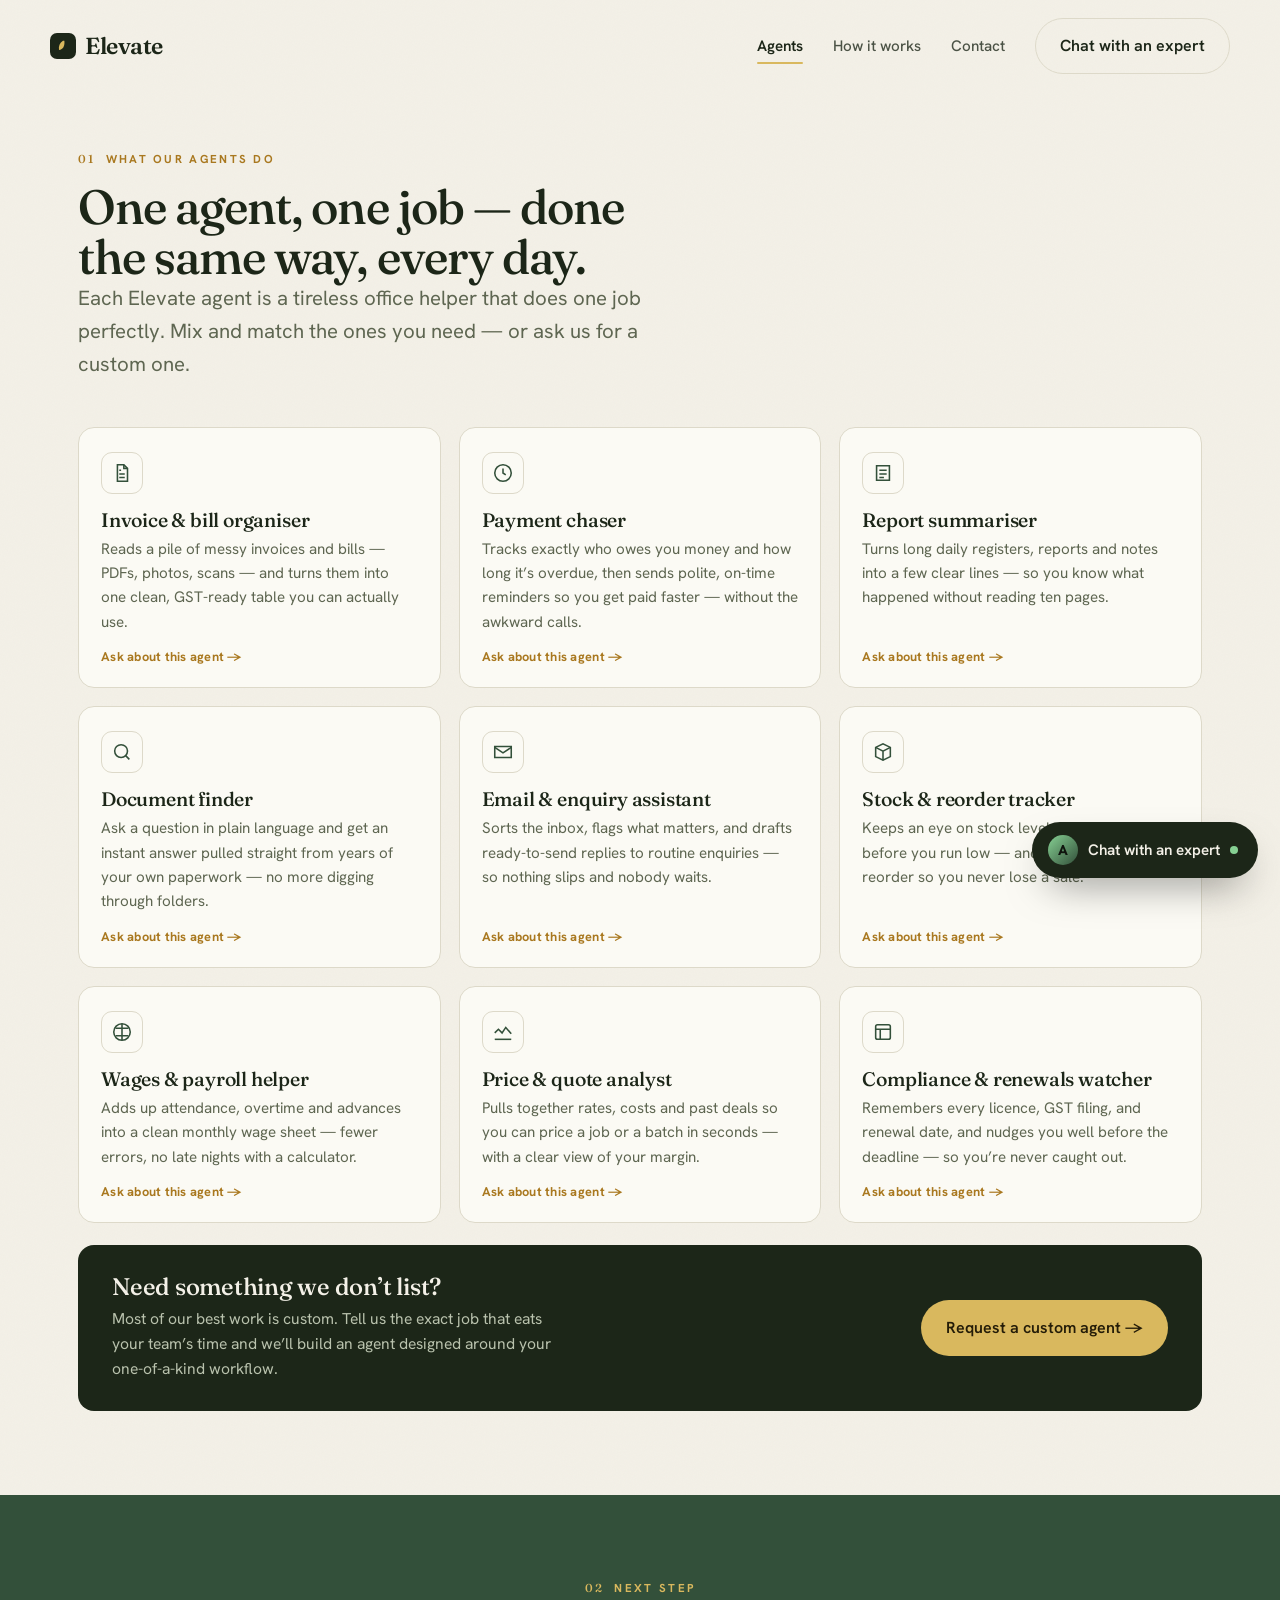
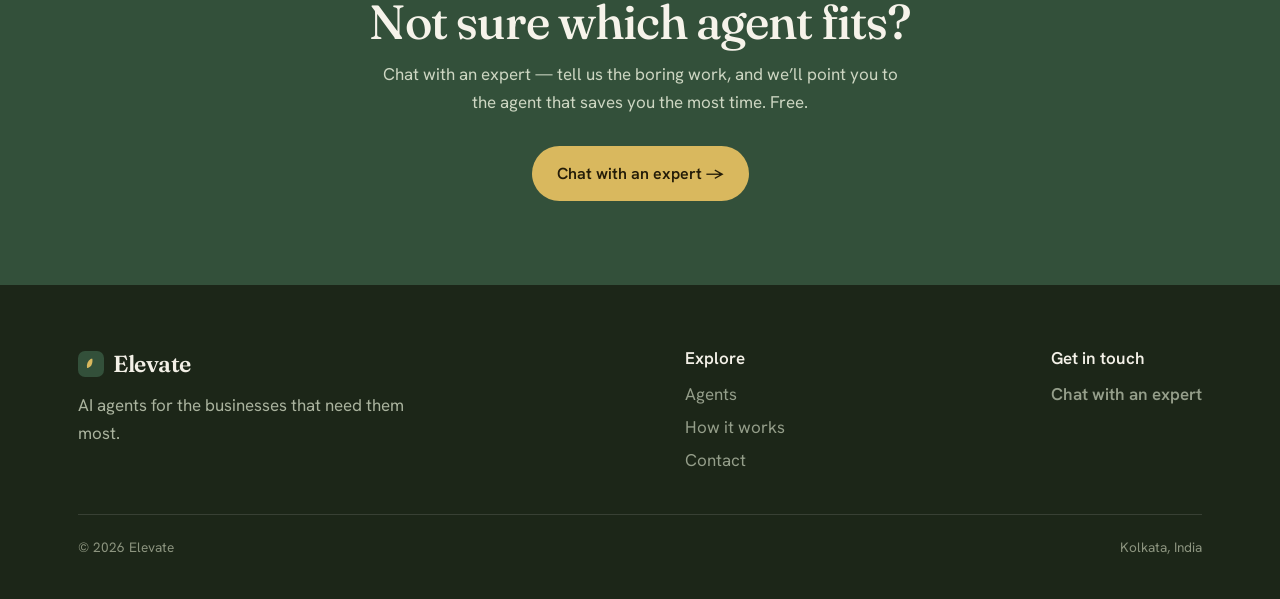
==== agents.html @ 37c0a7a7 "Add agents.html page" ====
<!doctype html>
<html lang="en">
<head>
<meta charset="utf-8">
<meta name="viewport" content="width=device-width, initial-scale=1">
<title>Agents — Elevate</title>
<meta name="description" content="The Elevate agent line-up: invoice organiser, payment chaser, report summariser, document finder, email assistant, stock tracker, payroll helper, price analyst, compliance watcher — plus fully custom agents.">
<link rel="icon" href="data:image/svg+xml,%3Csvg xmlns='http://www.w3.org/2000/svg' viewBox='0 0 32 32'%3E%3Crect width='32' height='32' rx='8' fill='%231c2618'/%3E%3Cpath d='M16 7c-5 2-7 6-7 10 5-1 8-4 7-10z' fill='%23d9b85e'/%3E%3C/svg%3E">
<link rel="preconnect" href="https://fonts.googleapis.com">
<link rel="preconnect" href="https://fonts.gstatic.com" crossorigin>
<link href="https://fonts.googleapis.com/css2?family=Fraunces:opsz,wght@9..144,400;9..144,500;9..144,600&family=Hanken+Grotesk:wght@400;500;600;700&display=swap" rel="stylesheet">
<link rel="stylesheet" href="styles.css">
</head>
<body>

<header id="hdr">
 <div class="wrap bar">
  <a class="logo" href="index.html" aria-label="Elevate home"><span class="mk"><svg width="16" height="16" viewBox="0 0 24 24" fill="none"><path d="M12 4C7 7 5 12 6 18c6-1 9-6 8-14z" fill="#d9b85e"/></svg></span>Elevate</a>
  <nav class="nav-links" id="nav">
   <a class="lnk active" href="agents.html">Agents</a>
   <a class="lnk" href="how.html">How it works</a>
   <a class="lnk" href="contact.html">Contact</a>
   <a class="btn ghost" href="#" onclick="openChat();return false">Chat with an expert</a>
  </nav>
  <button class="menu-btn" id="menuBtn" aria-label="Menu" aria-expanded="false"><svg viewBox="0 0 24 24" fill="none" stroke="#1c2618" stroke-width="2"><path d="M4 7h16M4 12h16M4 17h16"/></svg></button>
 </div>
</header>

<main>

<section class="pagetop">
 <div class="wrap">
  <div class="sec-head reveal">
   <div class="eyebrow"><span class="num">01</span> What our agents do</div>
   <h2>One agent, one job — done the same way, every day.</h2>
   <p class="lead">Each Elevate agent is a tireless office helper that does one job perfectly. Mix and match the ones you need — or ask us for a custom one.</p>
  </div>
  <div class="agrid">
   <div class="acard reveal"><div class="ic"><svg viewBox="0 0 24 24" fill="none" stroke="currentColor" stroke-width="1.7"><path d="M7 3h7l4 4v14H7z"/><path d="M14 3v4h4M9 13h6M9 17h6M9 9h2"/></svg></div><h3>Invoice &amp; bill organiser</h3><p>Reads a pile of messy invoices and bills — PDFs, photos, scans — and turns them into one clean, GST-ready table you can actually use.</p><button class="more" onclick="askAgent('Invoice &amp; bill organiser')">Ask about this agent →</button></div>
   <div class="acard reveal"><div class="ic"><svg viewBox="0 0 24 24" fill="none" stroke="currentColor" stroke-width="1.7"><circle cx="12" cy="12" r="9"/><path d="M12 7v5l3 2"/></svg></div><h3>Payment chaser</h3><p>Tracks exactly who owes you money and how long it’s overdue, then sends polite, on-time reminders so you get paid faster — without the awkward calls.</p><button class="more" onclick="askAgent('Payment chaser')">Ask about this agent →</button></div>
   <div class="acard reveal"><div class="ic"><svg viewBox="0 0 24 24" fill="none" stroke="currentColor" stroke-width="1.7"><path d="M5 4h14v16H5z"/><path d="M8 9h8M8 13h8M8 17h5"/></svg></div><h3>Report summariser</h3><p>Turns long daily registers, reports and notes into a few clear lines — so you know what happened without reading ten pages.</p><button class="more" onclick="askAgent('Report summariser')">Ask about this agent →</button></div>
   <div class="acard reveal"><div class="ic"><svg viewBox="0 0 24 24" fill="none" stroke="currentColor" stroke-width="1.7"><circle cx="11" cy="11" r="7"/><path d="M16 16l4 4"/></svg></div><h3>Document finder</h3><p>Ask a question in plain language and get an instant answer pulled straight from years of your own paperwork — no more digging through folders.</p><button class="more" onclick="askAgent('Document finder')">Ask about this agent →</button></div>
   <div class="acard reveal"><div class="ic"><svg viewBox="0 0 24 24" fill="none" stroke="currentColor" stroke-width="1.7"><path d="M3 6h18v12H3z"/><path d="M3 7l9 6 9-6"/></svg></div><h3>Email &amp; enquiry assistant</h3><p>Sorts the inbox, flags what matters, and drafts ready-to-send replies to routine enquiries — so nothing slips and nobody waits.</p><button class="more" onclick="askAgent('Email &amp; enquiry assistant')">Ask about this agent →</button></div>
   <div class="acard reveal"><div class="ic"><svg viewBox="0 0 24 24" fill="none" stroke="currentColor" stroke-width="1.7"><path d="M4 7l8-4 8 4v10l-8 4-8-4z"/><path d="M4 7l8 4 8-4M12 11v10"/></svg></div><h3>Stock &amp; reorder tracker</h3><p>Keeps an eye on stock levels and warns you before you run low — and can draft the reorder so you never lose a sale.</p><button class="more" onclick="askAgent('Stock &amp; reorder tracker')">Ask about this agent →</button></div>
   <div class="acard reveal"><div class="ic"><svg viewBox="0 0 24 24" fill="none" stroke="currentColor" stroke-width="1.7"><path d="M12 3v18M5 8h14M5 16h14"/><circle cx="12" cy="12" r="9"/></svg></div><h3>Wages &amp; payroll helper</h3><p>Adds up attendance, overtime and advances into a clean monthly wage sheet — fewer errors, no late nights with a calculator.</p><button class="more" onclick="askAgent('Wages &amp; payroll helper')">Ask about this agent →</button></div>
   <div class="acard reveal"><div class="ic"><svg viewBox="0 0 24 24" fill="none" stroke="currentColor" stroke-width="1.7"><path d="M3 13l4-4 4 4 4-6 6 7"/><path d="M3 20h18"/></svg></div><h3>Price &amp; quote analyst</h3><p>Pulls together rates, costs and past deals so you can price a job or a batch in seconds — with a clear view of your margin.</p><button class="more" onclick="askAgent('Price &amp; quote analyst')">Ask about this agent →</button></div>
   <div class="acard reveal"><div class="ic"><svg viewBox="0 0 24 24" fill="none" stroke="currentColor" stroke-width="1.7"><rect x="4" y="4" width="16" height="16" rx="2"/><path d="M4 9h16M9 9v11"/></svg></div><h3>Compliance &amp; renewals watcher</h3><p>Remembers every licence, GST filing, and renewal date, and nudges you well before the deadline — so you’re never caught out.</p><button class="more" onclick="askAgent('Compliance &amp; renewals watcher')">Ask about this agent →</button></div>
  </div>
  <div class="custom-band reveal">
   <div><h3>Need something we don’t list?</h3><p>Most of our best work is custom. Tell us the exact job that eats your team’s time and we’ll build an agent designed around your one-of-a-kind workflow.</p></div>
   <a class="btn gold" href="#" onclick="askAgent('a custom agent');return false">Request a custom agent →</a>
  </div>
 </div>
</section>

<section class="cta">
 <div class="wrap reveal">
  <div class="eyebrow"><span class="num">02</span> Next step</div>
  <h2>Not sure which agent fits?</h2>
  <p>Chat with an expert — tell us the boring work, and we’ll point you to the agent that saves you the most time. Free.</p>
  <a class="btn gold" href="#" onclick="openChat();return false">Chat with an expert →</a>
 </div>
</section>

</main>

<footer>
 <div class="wrap">
  <div class="grid">
   <div>
    <div class="logo"><span class="mk" style="background:#33503a"><svg width="16" height="16" viewBox="0 0 24 24" fill="none"><path d="M12 4C7 7 5 12 6 18c6-1 9-6 8-14z" fill="#d9b85e"/></svg></span>Elevate</div>
    <p style="max-width:34ch">AI agents for the businesses that need them most.</p>
   </div>
   <div class="fcol">
    <p style="color:#f3f0e7;font-weight:600;margin-bottom:8px">Explore</p>
    <a href="agents.html">Agents</a>
    <a href="how.html">How it works</a>
    <a href="contact.html">Contact</a>
   </div>
   <div class="fcol">
    <p style="color:#f3f0e7;font-weight:600;margin-bottom:8px">Get in touch</p>
    <p><a class="fmail" href="#" onclick="openChat();return false">Chat with an expert</a></p>
   </div>
  </div>
  <div class="copy"><span>© 2026 Elevate</span><span>Kolkata, India</span></div>
 </div>
</footer>

<button class="chat-fab" id="chatFab" onclick="openChat()"><span class="av">A</span><span>Chat with an expert</span><span class="pulse"></span></button>
<div class="chat-win" id="chatWin" role="dialog" aria-label="Chat with an Elevate expert">
 <div class="chat-head">
  <div class="av">A</div>
  <div><div class="nm">Aanya · Elevate</div><div class="st"><span class="d"></span>Usually replies in a minute</div></div>
  <button class="x" onclick="closeChat()" aria-label="Close chat">&times;</button>
 </div>
 <div class="chat-body" id="chatBody"></div>
 <div class="chat-foot" id="chatFoot"></div>
</div>

<script src="app.js"></script>
</body>
</html>
---- styles.css ----
:root{
 --ink:#1c2618; --forest:#33503a; --paper:#f3f0e7; --paper2:#ece8da; --card:#fbfaf4;
 --text:#20251b; --muted:#5e6651; --gold:#a9781f; --gold-bright:#d9b85e; --line:#ddd9c9;
 --serif:'Fraunces',Georgia,serif; --sans:'Hanken Grotesk',system-ui,-apple-system,Arial,sans-serif;
 --maxw:1180px; --r:16px;
}
*{box-sizing:border-box}
html{scroll-behavior:smooth}
@media (prefers-reduced-motion:reduce){html{scroll-behavior:auto}}
body{margin:0;background:var(--paper);color:var(--text);font-family:var(--sans);font-size:17px;line-height:1.6;-webkit-font-smoothing:antialiased;
 background-image:url("data:image/svg+xml,%3Csvg xmlns='http://www.w3.org/2000/svg' width='120' height='120'%3E%3Cfilter id='n'%3E%3CfeTurbulence type='fractalNoise' baseFrequency='0.9' numOctaves='2'/%3E%3C/filter%3E%3Crect width='120' height='120' filter='url(%23n)' opacity='0.025'/%3E%3C/svg%3E")}
a{color:inherit;text-decoration:none}
img{max-width:100%}
.wrap{max-width:var(--maxw);margin:0 auto;padding:0 28px}
.eyebrow{font-size:.72rem;letter-spacing:.2em;text-transform:uppercase;color:var(--gold);font-weight:700;display:flex;align-items:center;gap:10px}
.eyebrow .num{font-family:var(--serif);font-weight:500}
h1,h2,h3{font-family:var(--serif);font-weight:500;letter-spacing:-.02em;line-height:1.04;color:var(--ink);margin:0}
h1{font-size:clamp(2.7rem,6.4vw,5.1rem)}
h2{font-size:clamp(1.9rem,3.8vw,3rem)}
h3{font-size:1.22rem;letter-spacing:-.01em}
p{margin:0}
.lead{font-size:clamp(1.05rem,1.6vw,1.3rem);color:var(--muted);max-width:60ch}
.btn{display:inline-flex;align-items:center;gap:9px;font-weight:600;font-size:1rem;padding:14px 24px;border-radius:100px;border:1px solid transparent;cursor:pointer;transition:transform .15s ease,background .15s ease,border-color .15s ease;min-height:48px}
.btn.primary{background:var(--ink);color:#f3f0e7}
.btn.primary:hover{transform:translateY(-2px);background:#243321}
.btn.ghost{border-color:var(--line);background:transparent;color:var(--ink)}
.btn.ghost:hover{border-color:var(--ink)}
.btn.gold{background:var(--gold-bright);color:#241c08}
.btn.gold:hover{transform:translateY(-2px);filter:brightness(1.04)}
.btn.sm{padding:9px 16px;font-size:.85rem;min-height:0}
a:focus-visible,.btn:focus-visible,button:focus-visible{outline:2px solid var(--gold);outline-offset:3px;border-radius:8px}
.hr{height:1px;background:var(--line);border:0;margin:0}

/* nav */
header{position:fixed;top:0;left:0;right:0;z-index:50;transition:background .3s ease,box-shadow .3s ease,border-color .3s}
header .bar{display:flex;align-items:center;justify-content:space-between;padding:18px 0}
header.scrolled{background:rgba(243,240,231,.86);backdrop-filter:blur(10px);border-bottom:1px solid var(--line)}
.logo{font-family:var(--serif);font-weight:600;font-size:1.45rem;letter-spacing:-.02em;color:var(--ink);display:flex;align-items:center;gap:9px}
.logo .mk{width:26px;height:26px;border-radius:7px;background:var(--ink);display:grid;place-items:center}
.nav-links{display:flex;align-items:center;gap:30px}
.nav-links a.lnk{font-size:.95rem;color:var(--ink);font-weight:500;opacity:.78;position:relative}
.nav-links a.lnk:hover{opacity:1}
.nav-links a.lnk.active{opacity:1;font-weight:600}
.nav-links a.lnk.active::after{content:"";position:absolute;left:0;right:0;bottom:-6px;height:2px;border-radius:2px;background:var(--gold-bright)}
.menu-btn{display:none;background:none;border:0;cursor:pointer;padding:8px}
.menu-btn svg{width:26px;height:26px}

/* hero */
.hero{padding:170px 0 90px}
.hero-grid{display:grid;grid-template-columns:1.15fr .85fr;gap:54px;align-items:center}
.hero h1{margin:18px 0 24px}
.hero .lead{margin-bottom:34px}
.hero-cta{display:flex;gap:14px;flex-wrap:wrap;align-items:center}
.hero-note{margin-top:26px;font-size:.92rem;color:var(--muted);display:flex;align-items:center;gap:9px}
.dot{width:8px;height:8px;border-radius:50%;background:#3f8a4e;box-shadow:0 0 0 4px rgba(63,138,78,.16)}
.hero3d{position:relative;height:390px;border-radius:18px;overflow:hidden;background:radial-gradient(130% 130% at 72% 18%,#26371f,#0f140d);border:1px solid rgba(217,184,94,.2);box-shadow:0 32px 64px -32px rgba(16,22,14,.65);will-change:transform}
.hero3d canvas{position:absolute;inset:0;width:100%;height:100%;display:block}
.hero3d .cap{position:absolute;left:18px;top:16px;z-index:2;color:#d9b85e;font-size:.68rem;letter-spacing:.2em;text-transform:uppercase;font-weight:700;display:flex;align-items:center;gap:8px}
.hero3d .cap .pdot{width:7px;height:7px;border-radius:50%;background:#86d093;box-shadow:0 0 12px #86d093;animation:pulse 2.4s ease-in-out infinite}
@keyframes pulse{0%,100%{opacity:1}50%{opacity:.35}}
.floatcard{position:absolute;right:16px;bottom:16px;z-index:2;background:rgba(251,250,244,.94);backdrop-filter:blur(6px);border:1px solid rgba(255,255,255,.55);border-radius:13px;padding:13px 17px;box-shadow:0 18px 34px -18px rgba(0,0,0,.55);transition:transform .2s ease;will-change:transform}
.floatcard .big{font-family:var(--serif);font-size:1.35rem;color:var(--ink);line-height:1}
.floatcard .sm{font-size:.76rem;color:var(--muted);margin-top:3px}
.acard,.hero3d{transition:transform .25s cubic-bezier(.2,.7,.2,1),box-shadow .2s ease}

section{padding:84px 0}
.pagetop{padding-top:150px}
.sec-head{max-width:62ch;margin-bottom:46px}
.sec-head h2{margin-top:14px}

/* problem */
.problem{background:var(--ink);color:#e9ecdf}
.problem h2{color:#f3f0e7;max-width:18ch}
.problem .eyebrow{color:var(--gold-bright)}
.problem .lead{color:#b9c2ad;margin-top:22px}
.problem .pts{display:grid;grid-template-columns:repeat(3,1fr);gap:30px;margin-top:54px;border-top:1px solid rgba(255,255,255,.14);padding-top:34px}
.problem .pts .n{font-family:var(--serif);color:var(--gold-bright);font-size:1.1rem}
.problem .pts h3{color:#f3f0e7;font-size:1.1rem;margin:10px 0 8px}
.problem .pts p{color:#aab39e;font-size:.96rem}

/* agents grid */
.agrid{display:grid;grid-template-columns:repeat(3,1fr);gap:18px}
.acard{background:var(--card);border:1px solid var(--line);border-radius:var(--r);padding:24px 22px 22px;transition:transform .18s ease,box-shadow .18s ease;display:flex;flex-direction:column}
.acard:hover{transform:translateY(-4px);box-shadow:0 18px 40px -26px rgba(28,38,24,.45)}
.acard .ic{width:42px;height:42px;border-radius:11px;border:1px solid var(--line);display:grid;place-items:center;color:var(--forest);margin-bottom:16px}
.acard .ic svg{width:22px;height:22px}
.acard h3{margin-bottom:7px}
.acard p{color:var(--muted);font-size:.95rem;flex:1}
.acard .more{margin-top:14px;font-size:.8rem;font-weight:700;color:var(--gold);letter-spacing:.02em;display:inline-flex;align-items:center;gap:6px;background:none;border:0;cursor:pointer;padding:0;font-family:inherit}
.acard .more:hover{color:var(--ink)}
.custom-band{margin-top:22px;background:var(--ink);color:#f3f0e7;border-radius:var(--r);padding:30px 34px;display:flex;align-items:center;justify-content:space-between;gap:24px;flex-wrap:wrap}
.custom-band h3{color:#f3f0e7;font-size:1.5rem;max-width:24ch}
.custom-band p{color:#b9c2ad;margin-top:6px;max-width:50ch;font-size:.98rem}

/* 3D roadmap */
.road{background:var(--paper2)}
.roadwrap{position:relative;margin-top:50px;perspective:1400px}
.roadline{position:absolute;left:32px;top:0;bottom:0;width:3px;background:var(--line);border-radius:3px;overflow:hidden}
.roadline .fill{position:absolute;top:0;left:0;right:0;height:0;background:linear-gradient(180deg,var(--gold-bright),var(--forest));transition:height .2s linear}
.rstep{position:relative;padding:0 0 38px 78px;opacity:0;transform:translateY(40px) rotateX(12deg);transform-origin:top center;transition:opacity .7s cubic-bezier(.2,.7,.2,1),transform .7s cubic-bezier(.2,.7,.2,1)}
.rstep.in{opacity:1;transform:none}
.rstep:last-child{padding-bottom:0}
.rnum{position:absolute;left:9px;top:0;width:48px;height:48px;border-radius:14px;background:var(--ink);color:var(--gold-bright);display:grid;place-items:center;font-family:var(--serif);font-size:1.3rem;box-shadow:0 14px 30px -14px rgba(28,38,24,.6);transition:transform .25s ease,box-shadow .25s ease}
.rstep.in .rnum{animation:pop .5s cubic-bezier(.2,1.3,.4,1)}
@keyframes pop{0%{transform:scale(.4) rotate(-12deg)}100%{transform:none}}
.rcard{background:var(--card);border:1px solid var(--line);border-radius:var(--r);padding:24px 26px;box-shadow:0 12px 34px -22px rgba(28,38,24,.4);transform-style:preserve-3d;transition:transform .25s cubic-bezier(.2,.7,.2,1),box-shadow .25s ease}
.rcard h3{margin-bottom:7px}
.rcard p{color:var(--muted);font-size:.97rem}
.rcard .tagrow{margin-top:14px;display:flex;flex-wrap:wrap;gap:7px}

/* proof / why */
.why .stats{display:grid;grid-template-columns:repeat(3,1fr);gap:18px;margin-top:40px}
.stat{background:var(--card);border:1px solid var(--line);border-radius:var(--r);padding:28px 26px}
.stat .big{font-family:var(--serif);font-size:2.6rem;color:var(--ink);line-height:1}
.stat .lab{color:var(--muted);font-size:.95rem;margin-top:8px}

/* who ‚Äî clean even grid of labelled cards */
.who-grid{display:grid;grid-template-columns:repeat(auto-fit,minmax(210px,1fr));gap:14px;margin-top:38px}
.who-cell{display:flex;align-items:center;gap:13px;border:1px solid var(--line);background:var(--card);border-radius:14px;padding:18px 20px;font-weight:600;font-size:1rem;transition:transform .18s ease,box-shadow .18s ease,border-color .18s ease}
.who-cell:hover{transform:translateY(-3px);box-shadow:0 16px 32px -24px rgba(28,38,24,.45);border-color:var(--gold-bright)}
.who-cell .wic{width:36px;height:36px;border-radius:10px;border:1px solid var(--line);display:grid;place-items:center;color:var(--forest);flex:none;background:var(--paper)}
.who-cell .wic svg{width:20px;height:20px}

/* CTA strip */
.cta{background:var(--forest);color:#f1f4ea;text-align:center}
.cta h2{color:#f6f3ea;max-width:20ch;margin:0 auto 14px}
.cta p{color:#cdd6c2;margin-bottom:30px;max-width:54ch;margin-left:auto;margin-right:auto}
.cta .eyebrow{justify-content:center;color:var(--gold-bright)}

/* contact page */
.contact-grid{display:grid;grid-template-columns:1.05fr .95fr;gap:48px;align-items:start;margin-top:18px}
.contact-grid h1{margin:18px 0 22px;font-size:clamp(2.3rem,5vw,3.8rem)}
.steps{margin-top:34px;display:flex;flex-direction:column;gap:20px}
.steps .s{display:flex;gap:16px;align-items:flex-start}
.steps .s .k{width:40px;height:40px;border-radius:11px;background:var(--ink);color:var(--gold-bright);font-family:var(--serif);font-size:1.15rem;display:grid;place-items:center;flex:none}
.steps .s h3{margin-bottom:3px}
.steps .s p{color:var(--muted);font-size:.97rem}
.contact-card{background:var(--card);border:1px solid var(--line);border-radius:20px;padding:34px;box-shadow:0 28px 66px -42px rgba(28,38,24,.55)}
.contact-card .who-av{display:flex;align-items:center;gap:13px;margin-bottom:18px}
.contact-card .who-av .av{width:48px;height:48px;border-radius:50%;background:linear-gradient(135deg,#86d093,#33503a);display:grid;place-items:center;color:#0f140d;font-weight:800;font-size:1.1rem}
.contact-card .who-av .nm{font-weight:700}
.contact-card .who-av .st{font-size:.8rem;color:var(--muted);display:flex;align-items:center;gap:6px}
.contact-card .who-av .st .d{width:7px;height:7px;border-radius:50%;background:#3f8a4e}
.contact-card h3{font-size:1.5rem;margin-bottom:10px}
.contact-card p{color:var(--muted);margin-bottom:20px}
.contact-card .btn{width:100%;justify-content:center}
.contact-card .alt{margin-top:18px;padding-top:18px;border-top:1px solid var(--line);font-size:.92rem;color:var(--muted)}
.contact-card .alt a{color:var(--gold);font-weight:600}

/* footer */
footer{background:var(--ink);color:#aab39e;padding:60px 0 40px}
footer .grid{display:flex;justify-content:space-between;gap:30px;flex-wrap:wrap;align-items:flex-start}
footer .logo{color:#f3f0e7;margin-bottom:10px}
footer a.fmail{color:var(--gold-bright);font-weight:600}
footer .fcol a{display:block;color:#aab39e;margin-top:6px;opacity:.85}
footer .fcol a:hover{opacity:1;color:#f3f0e7}
footer .copy{margin-top:40px;padding-top:22px;border-top:1px solid rgba(255,255,255,.12);font-size:.85rem;color:#8c947f;display:flex;justify-content:space-between;gap:14px;flex-wrap:wrap}

.tag{font-size:.72rem;border:1px solid var(--line);color:var(--forest);border-radius:100px;padding:4px 11px;font-weight:600}

/* reveal */
.reveal{opacity:0;transform:translateY(22px);transition:opacity .7s cubic-bezier(.2,.7,.2,1),transform .7s cubic-bezier(.2,.7,.2,1)}
.reveal.in{opacity:1;transform:none}
@media (prefers-reduced-motion:reduce){.reveal,.rstep{opacity:1;transform:none;transition:none}}

/* responsive */
@media (max-width:900px){
 .hero-grid{grid-template-columns:1fr;gap:40px}
 .problem .pts{grid-template-columns:1fr}
 .agrid{grid-template-columns:1fr 1fr}
 .why .stats{grid-template-columns:1fr}
 .contact-grid{grid-template-columns:1fr;gap:36px}
}
@media (max-width:620px){
 body{font-size:16px}
 .wrap{padding:0 20px}
 .hero{padding:130px 0 64px}
 section{padding:62px 0}
 .pagetop{padding-top:118px}
 .nav-links{display:none}
 .nav-links.open{display:flex;position:fixed;inset:64px 0 auto 0;flex-direction:column;background:var(--paper);border-bottom:1px solid var(--line);padding:18px 20px;gap:18px;align-items:flex-start}
 .nav-links.open .btn{width:100%;justify-content:center}
 .menu-btn{display:block}
 .agrid{grid-template-columns:1fr}
 .custom-band{padding:26px}
 .rstep{padding-left:64px}
 .roadline{left:26px}
 .rnum{width:40px;height:40px;left:6px;font-size:1.1rem}
}

/* ===== chat assistant ===== */
.chat-fab{position:fixed;right:22px;bottom:22px;z-index:120;background:var(--ink);color:#f3f0e7;border:0;border-radius:100px;padding:13px 20px 13px 16px;display:flex;align-items:center;gap:10px;font-family:inherit;font-weight:600;font-size:.95rem;cursor:pointer;box-shadow:0 18px 40px -16px rgba(0,0,0,.55);transition:transform .18s ease}
.chat-fab:hover{transform:translateY(-3px)}
.chat-fab .av{width:30px;height:30px;border-radius:50%;background:linear-gradient(135deg,#86d093,#33503a);display:grid;place-items:center;font-size:.9rem;color:#0f140d;font-weight:800}
.chat-fab .pulse{width:8px;height:8px;border-radius:50%;background:#86d093;box-shadow:0 0 0 0 rgba(134,208,147,.6);animation:fabp 2s infinite}
@keyframes fabp{0%{box-shadow:0 0 0 0 rgba(134,208,147,.5)}70%{box-shadow:0 0 0 9px rgba(134,208,147,0)}100%{box-shadow:0 0 0 0 rgba(134,208,147,0)}}
.chat-win{position:fixed;right:22px;bottom:22px;z-index:121;width:380px;max-width:calc(100vw - 28px);height:560px;max-height:calc(100vh - 44px);background:var(--card);border:1px solid var(--line);border-radius:20px;box-shadow:0 30px 70px -18px rgba(0,0,0,.5);display:none;flex-direction:column;overflow:hidden}
.chat-win.open{display:flex;animation:cwin .25s ease}
@keyframes cwin{from{opacity:0;transform:translateY(16px)}to{opacity:1;transform:none}}
.chat-head{background:var(--ink);color:#f3f0e7;padding:16px 18px;display:flex;align-items:center;gap:12px}
.chat-head .av{width:40px;height:40px;border-radius:50%;background:linear-gradient(135deg,#86d093,#33503a);display:grid;place-items:center;font-weight:800;color:#0f140d}
.chat-head .nm{font-weight:700;font-size:.98rem}
.chat-head .st{font-size:.74rem;color:#9fd5a9;display:flex;align-items:center;gap:6px}
.chat-head .st .d{width:6px;height:6px;border-radius:50%;background:#86d093}
.chat-head .x{margin-left:auto;background:none;border:0;color:#cdd9bc;font-size:1.5rem;cursor:pointer;line-height:1}
.chat-body{flex:1;overflow-y:auto;padding:18px;display:flex;flex-direction:column;gap:12px;background:var(--paper)}
.msg{max-width:84%;padding:11px 14px;border-radius:15px;font-size:.93rem;line-height:1.5;animation:msg .25s ease}
@keyframes msg{from{opacity:0;transform:translateY(6px)}to{opacity:1;transform:none}}
.msg.bot{background:var(--card);border:1px solid var(--line);border-bottom-left-radius:5px;align-self:flex-start;color:var(--text)}
.msg.me{background:var(--ink);color:#f3f0e7;border-bottom-right-radius:5px;align-self:flex-end}
.typing{align-self:flex-start;background:var(--card);border:1px solid var(--line);border-radius:15px;border-bottom-left-radius:5px;padding:13px 16px;display:flex;gap:5px}
.typing span{width:7px;height:7px;border-radius:50%;background:#b3b8a6;animation:ty 1s infinite}
.typing span:nth-child(2){animation-delay:.15s}.typing span:nth-child(3){animation-delay:.3s}
@keyframes ty{0%,60%,100%{transform:translateY(0);opacity:.5}30%{transform:translateY(-5px);opacity:1}}
.chat-foot{padding:12px;border-top:1px solid var(--line);background:var(--card);display:flex;flex-wrap:wrap;gap:8px}
.qr{background:var(--paper2);border:1px solid var(--line);color:var(--ink);border-radius:100px;padding:8px 13px;font-size:.83rem;font-weight:600;cursor:pointer;font-family:inherit;transition:.12s}
.qr:hover{background:var(--gold-bright);border-color:var(--gold-bright)}
.chat-form{display:flex;gap:8px;width:100%}
.chat-form input{flex:1;border:1px solid var(--line);border-radius:100px;padding:10px 15px;font-family:inherit;font-size:.9rem;background:var(--paper);color:var(--text)}
.chat-form input:focus{outline:0;border-color:var(--gold)}
.chat-form button{background:var(--ink);color:#f3f0e7;border:0;border-radius:50%;width:42px;height:42px;cursor:pointer;font-size:1.1rem;flex:none}
@media (max-width:620px){.chat-win{right:0;bottom:0;width:100vw;height:100vh;max-height:100vh;border-radius:0}}
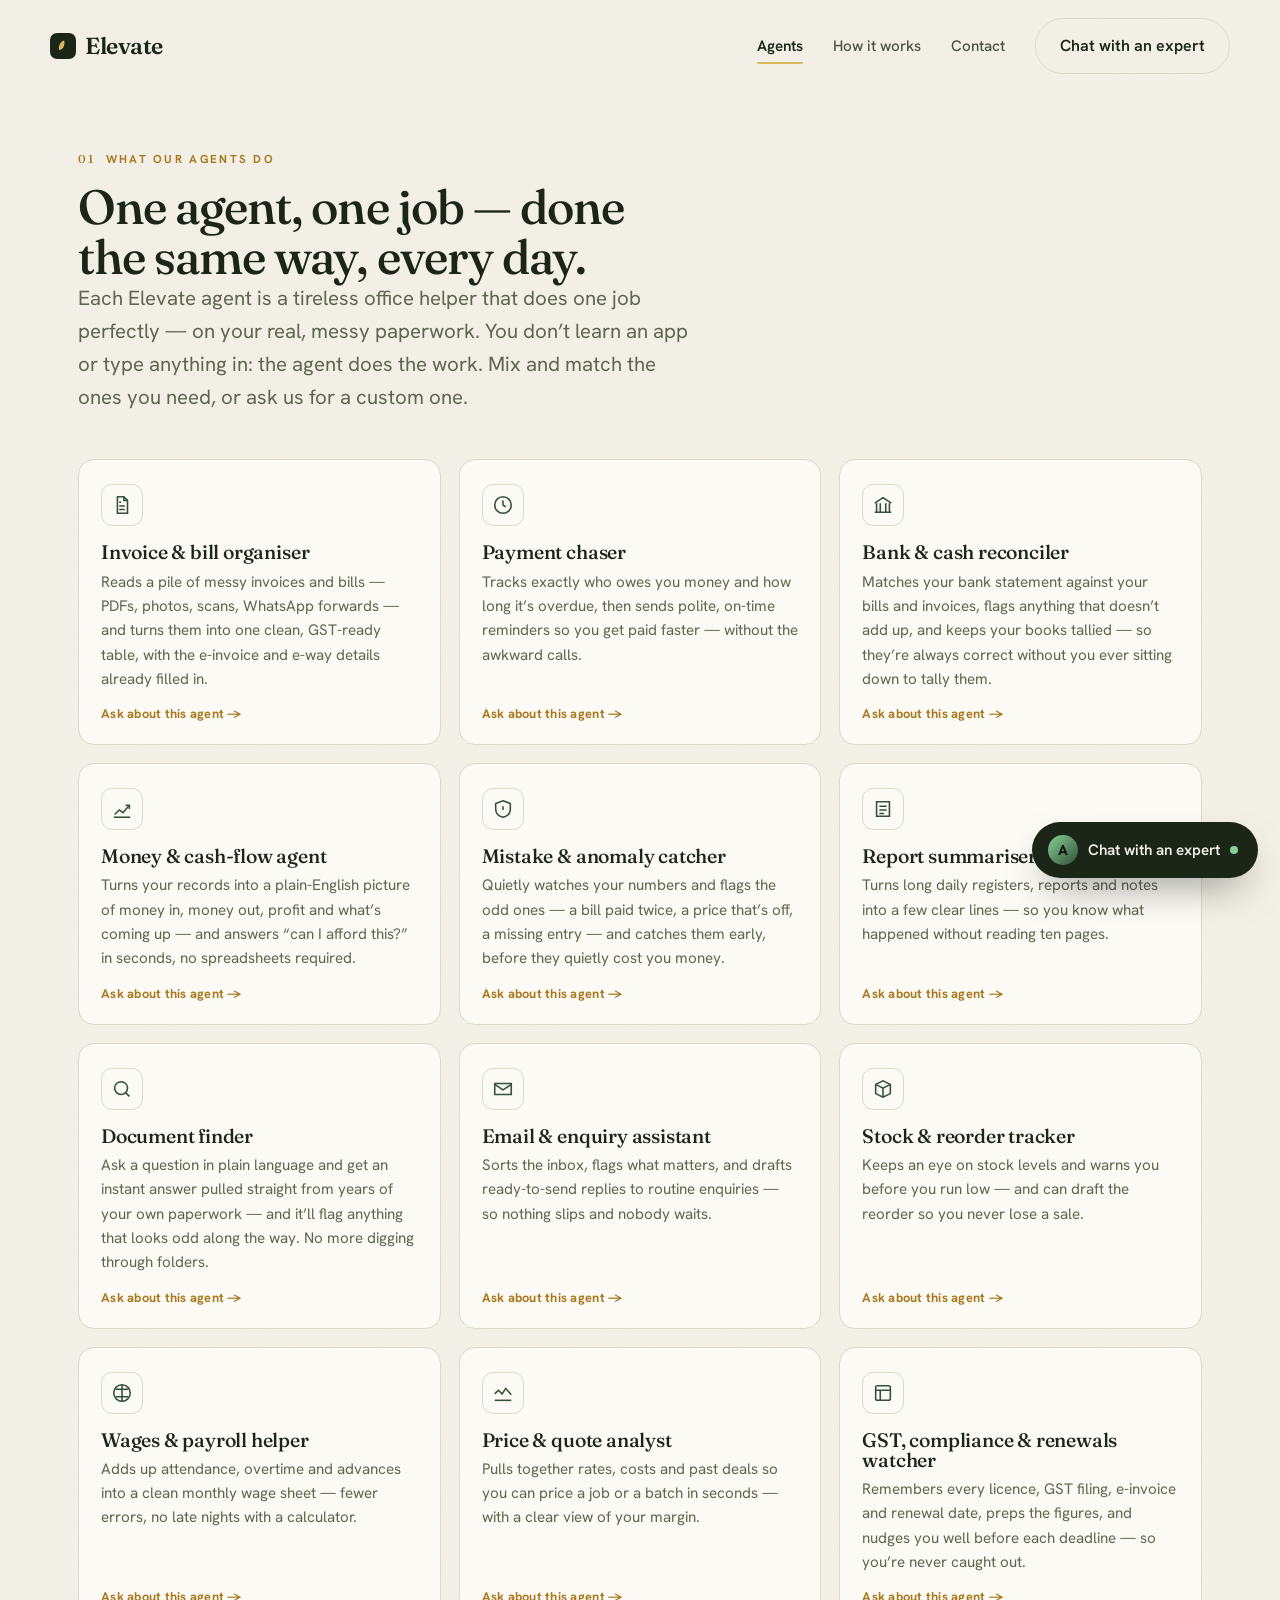
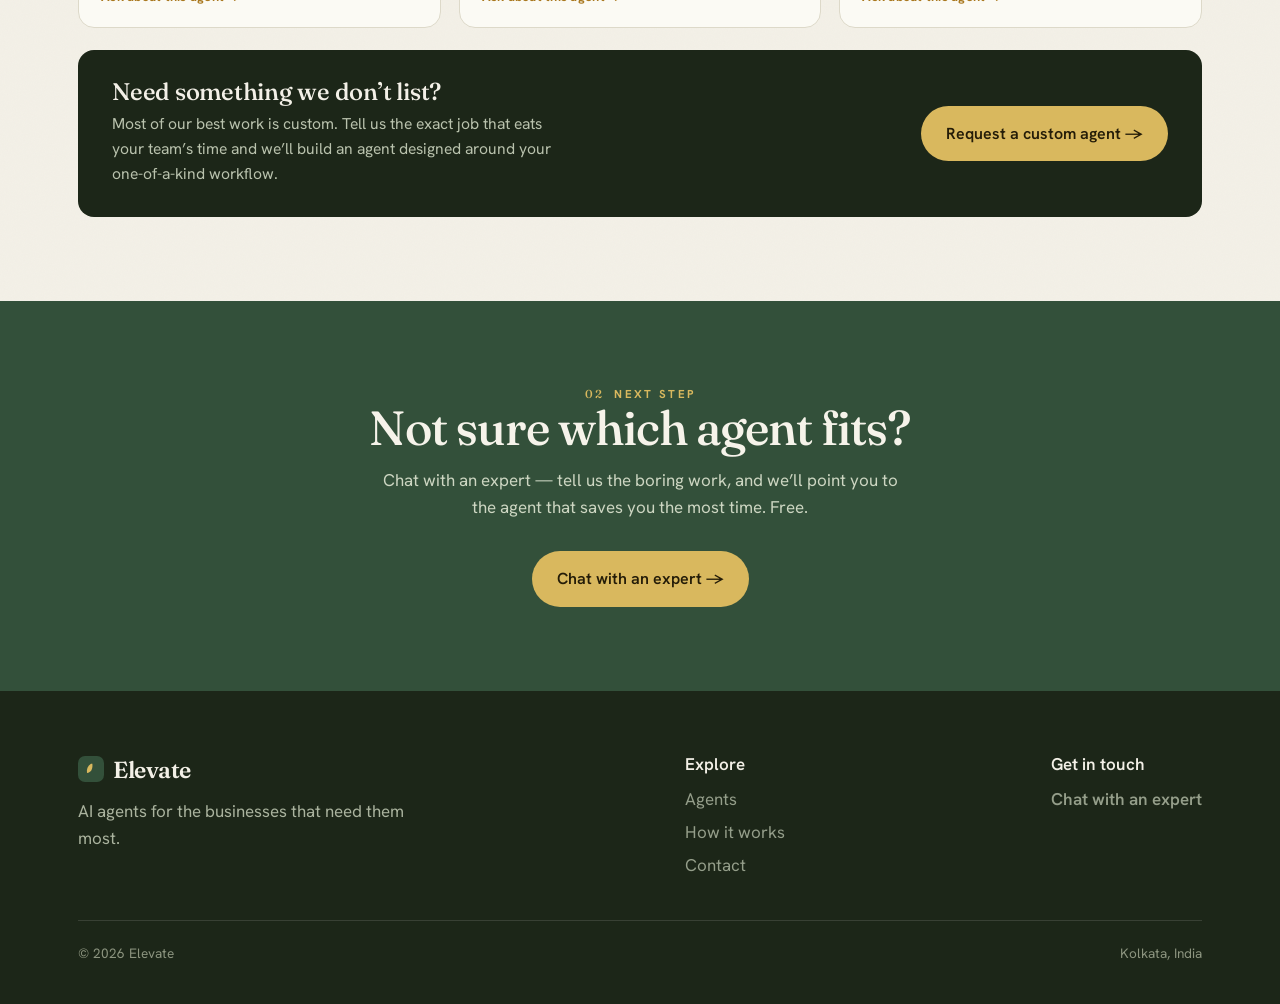
==== commit cf335fb2: "Expand agents to 12: bank reconciler, cash-flow, anomaly catcher; sharpen descriptions" ====
--- a/agents.html
+++ b/agents.html
@@ -33,18 +33,21 @@
   <div class="sec-head reveal">
    <div class="eyebrow"><span class="num">01</span> What our agents do</div>
    <h2>One agent, one job — done the same way, every day.</h2>
-   <p class="lead">Each Elevate agent is a tireless office helper that does one job perfectly. Mix and match the ones you need — or ask us for a custom one.</p>
+   <p class="lead">Each Elevate agent is a tireless office helper that does one job perfectly — on your real, messy paperwork. You don’t learn an app or type anything in: the agent does the work. Mix and match the ones you need, or ask us for a custom one.</p>
   </div>
   <div class="agrid">
-   <div class="acard reveal"><div class="ic"><svg viewBox="0 0 24 24" fill="none" stroke="currentColor" stroke-width="1.7"><path d="M7 3h7l4 4v14H7z"/><path d="M14 3v4h4M9 13h6M9 17h6M9 9h2"/></svg></div><h3>Invoice &amp; bill organiser</h3><p>Reads a pile of messy invoices and bills — PDFs, photos, scans — and turns them into one clean, GST-ready table you can actually use.</p><button class="more" onclick="askAgent('Invoice &amp; bill organiser')">Ask about this agent →</button></div>
+   <div class="acard reveal"><div class="ic"><svg viewBox="0 0 24 24" fill="none" stroke="currentColor" stroke-width="1.7"><path d="M7 3h7l4 4v14H7z"/><path d="M14 3v4h4M9 13h6M9 17h6M9 9h2"/></svg></div><h3>Invoice &amp; bill organiser</h3><p>Reads a pile of messy invoices and bills — PDFs, photos, scans, WhatsApp forwards — and turns them into one clean, GST-ready table, with the e-invoice and e-way details already filled in.</p><button class="more" onclick="askAgent('Invoice &amp; bill organiser')">Ask about this agent →</button></div>
    <div class="acard reveal"><div class="ic"><svg viewBox="0 0 24 24" fill="none" stroke="currentColor" stroke-width="1.7"><circle cx="12" cy="12" r="9"/><path d="M12 7v5l3 2"/></svg></div><h3>Payment chaser</h3><p>Tracks exactly who owes you money and how long it’s overdue, then sends polite, on-time reminders so you get paid faster — without the awkward calls.</p><button class="more" onclick="askAgent('Payment chaser')">Ask about this agent →</button></div>
+   <div class="acard reveal"><div class="ic"><svg viewBox="0 0 24 24" fill="none" stroke="currentColor" stroke-width="1.7"><path d="M3 10l9-6 9 6M5 10v10M9 10v10M15 10v10M19 10v10M3 20h18"/></svg></div><h3>Bank &amp; cash reconciler</h3><p>Matches your bank statement against your bills and invoices, flags anything that doesn’t add up, and keeps your books tallied — so they’re always correct without you ever sitting down to tally them.</p><button class="more" onclick="askAgent('Bank &amp; cash reconciler')">Ask about this agent →</button></div>
+   <div class="acard reveal"><div class="ic"><svg viewBox="0 0 24 24" fill="none" stroke="currentColor" stroke-width="1.7"><path d="M4 18l5-5 4 3 7-8"/><path d="M16 8h4v4"/><path d="M3 21h18"/></svg></div><h3>Money &amp; cash-flow agent</h3><p>Turns your records into a plain-English picture of money in, money out, profit and what’s coming up — and answers “can I afford this?” in seconds, no spreadsheets required.</p><button class="more" onclick="askAgent('Money &amp; cash-flow agent')">Ask about this agent →</button></div>
+   <div class="acard reveal"><div class="ic"><svg viewBox="0 0 24 24" fill="none" stroke="currentColor" stroke-width="1.7"><path d="M12 3l8 3v6c0 5-4 8-8 9-4-1-8-4-8-9V6z"/><path d="M12 9v4M12 16h.01"/></svg></div><h3>Mistake &amp; anomaly catcher</h3><p>Quietly watches your numbers and flags the odd ones — a bill paid twice, a price that’s off, a missing entry — and catches them early, before they quietly cost you money.</p><button class="more" onclick="askAgent('Mistake &amp; anomaly catcher')">Ask about this agent →</button></div>
    <div class="acard reveal"><div class="ic"><svg viewBox="0 0 24 24" fill="none" stroke="currentColor" stroke-width="1.7"><path d="M5 4h14v16H5z"/><path d="M8 9h8M8 13h8M8 17h5"/></svg></div><h3>Report summariser</h3><p>Turns long daily registers, reports and notes into a few clear lines — so you know what happened without reading ten pages.</p><button class="more" onclick="askAgent('Report summariser')">Ask about this agent →</button></div>
-   <div class="acard reveal"><div class="ic"><svg viewBox="0 0 24 24" fill="none" stroke="currentColor" stroke-width="1.7"><circle cx="11" cy="11" r="7"/><path d="M16 16l4 4"/></svg></div><h3>Document finder</h3><p>Ask a question in plain language and get an instant answer pulled straight from years of your own paperwork — no more digging through folders.</p><button class="more" onclick="askAgent('Document finder')">Ask about this agent →</button></div>
+   <div class="acard reveal"><div class="ic"><svg viewBox="0 0 24 24" fill="none" stroke="currentColor" stroke-width="1.7"><circle cx="11" cy="11" r="7"/><path d="M16 16l4 4"/></svg></div><h3>Document finder</h3><p>Ask a question in plain language and get an instant answer pulled straight from years of your own paperwork — and it’ll flag anything that looks odd along the way. No more digging through folders.</p><button class="more" onclick="askAgent('Document finder')">Ask about this agent →</button></div>
    <div class="acard reveal"><div class="ic"><svg viewBox="0 0 24 24" fill="none" stroke="currentColor" stroke-width="1.7"><path d="M3 6h18v12H3z"/><path d="M3 7l9 6 9-6"/></svg></div><h3>Email &amp; enquiry assistant</h3><p>Sorts the inbox, flags what matters, and drafts ready-to-send replies to routine enquiries — so nothing slips and nobody waits.</p><button class="more" onclick="askAgent('Email &amp; enquiry assistant')">Ask about this agent →</button></div>
    <div class="acard reveal"><div class="ic"><svg viewBox="0 0 24 24" fill="none" stroke="currentColor" stroke-width="1.7"><path d="M4 7l8-4 8 4v10l-8 4-8-4z"/><path d="M4 7l8 4 8-4M12 11v10"/></svg></div><h3>Stock &amp; reorder tracker</h3><p>Keeps an eye on stock levels and warns you before you run low — and can draft the reorder so you never lose a sale.</p><button class="more" onclick="askAgent('Stock &amp; reorder tracker')">Ask about this agent →</button></div>
    <div class="acard reveal"><div class="ic"><svg viewBox="0 0 24 24" fill="none" stroke="currentColor" stroke-width="1.7"><path d="M12 3v18M5 8h14M5 16h14"/><circle cx="12" cy="12" r="9"/></svg></div><h3>Wages &amp; payroll helper</h3><p>Adds up attendance, overtime and advances into a clean monthly wage sheet — fewer errors, no late nights with a calculator.</p><button class="more" onclick="askAgent('Wages &amp; payroll helper')">Ask about this agent →</button></div>
    <div class="acard reveal"><div class="ic"><svg viewBox="0 0 24 24" fill="none" stroke="currentColor" stroke-width="1.7"><path d="M3 13l4-4 4 4 4-6 6 7"/><path d="M3 20h18"/></svg></div><h3>Price &amp; quote analyst</h3><p>Pulls together rates, costs and past deals so you can price a job or a batch in seconds — with a clear view of your margin.</p><button class="more" onclick="askAgent('Price &amp; quote analyst')">Ask about this agent →</button></div>
-   <div class="acard reveal"><div class="ic"><svg viewBox="0 0 24 24" fill="none" stroke="currentColor" stroke-width="1.7"><rect x="4" y="4" width="16" height="16" rx="2"/><path d="M4 9h16M9 9v11"/></svg></div><h3>Compliance &amp; renewals watcher</h3><p>Remembers every licence, GST filing, and renewal date, and nudges you well before the deadline — so you’re never caught out.</p><button class="more" onclick="askAgent('Compliance &amp; renewals watcher')">Ask about this agent →</button></div>
+   <div class="acard reveal"><div class="ic"><svg viewBox="0 0 24 24" fill="none" stroke="currentColor" stroke-width="1.7"><rect x="4" y="4" width="16" height="16" rx="2"/><path d="M4 9h16M9 9v11"/></svg></div><h3>GST, compliance &amp; renewals watcher</h3><p>Remembers every licence, GST filing, e-invoice and renewal date, preps the figures, and nudges you well before each deadline — so you’re never caught out.</p><button class="more" onclick="askAgent('GST, compliance &amp; renewals watcher')">Ask about this agent →</button></div>
   </div>
   <div class="custom-band reveal">
    <div><h3>Need something we don’t list?</h3><p>Most of our best work is custom. Tell us the exact job that eats your team’s time and we’ll build an agent designed around your one-of-a-kind workflow.</p></div>
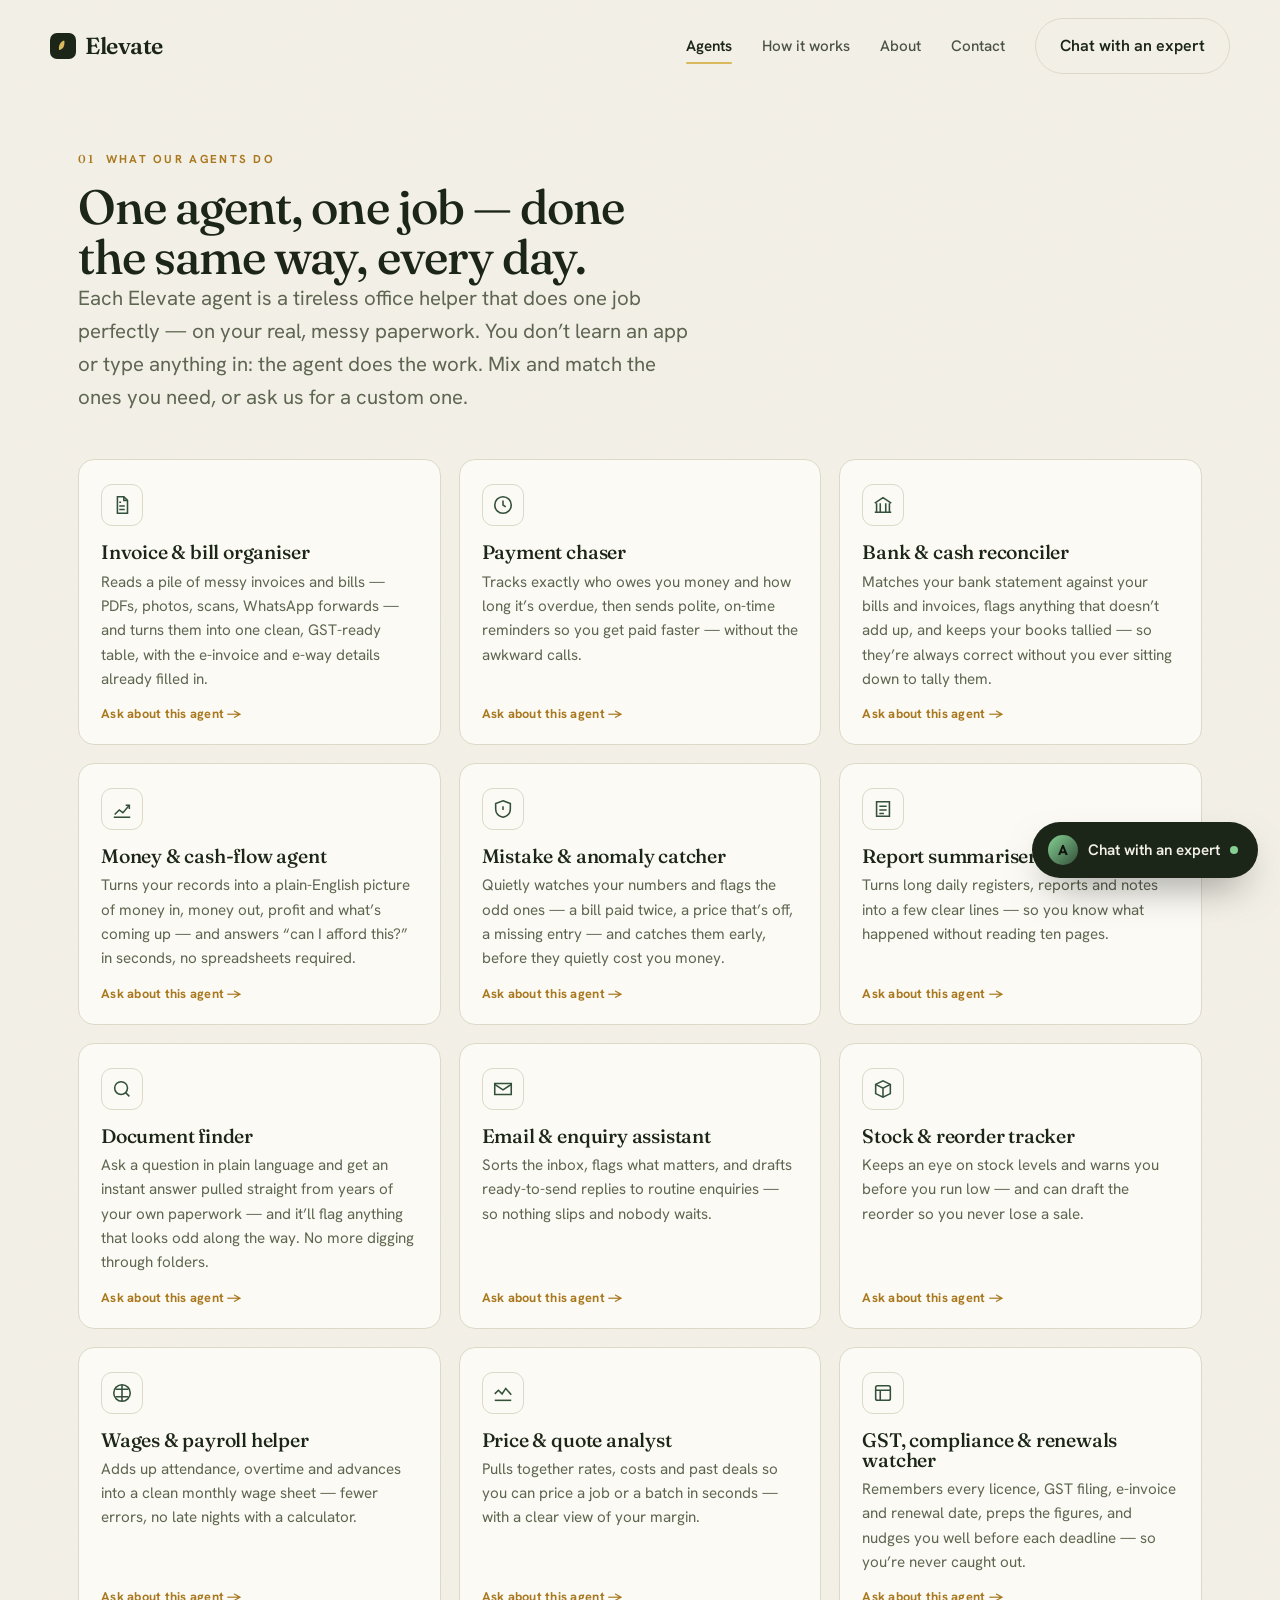
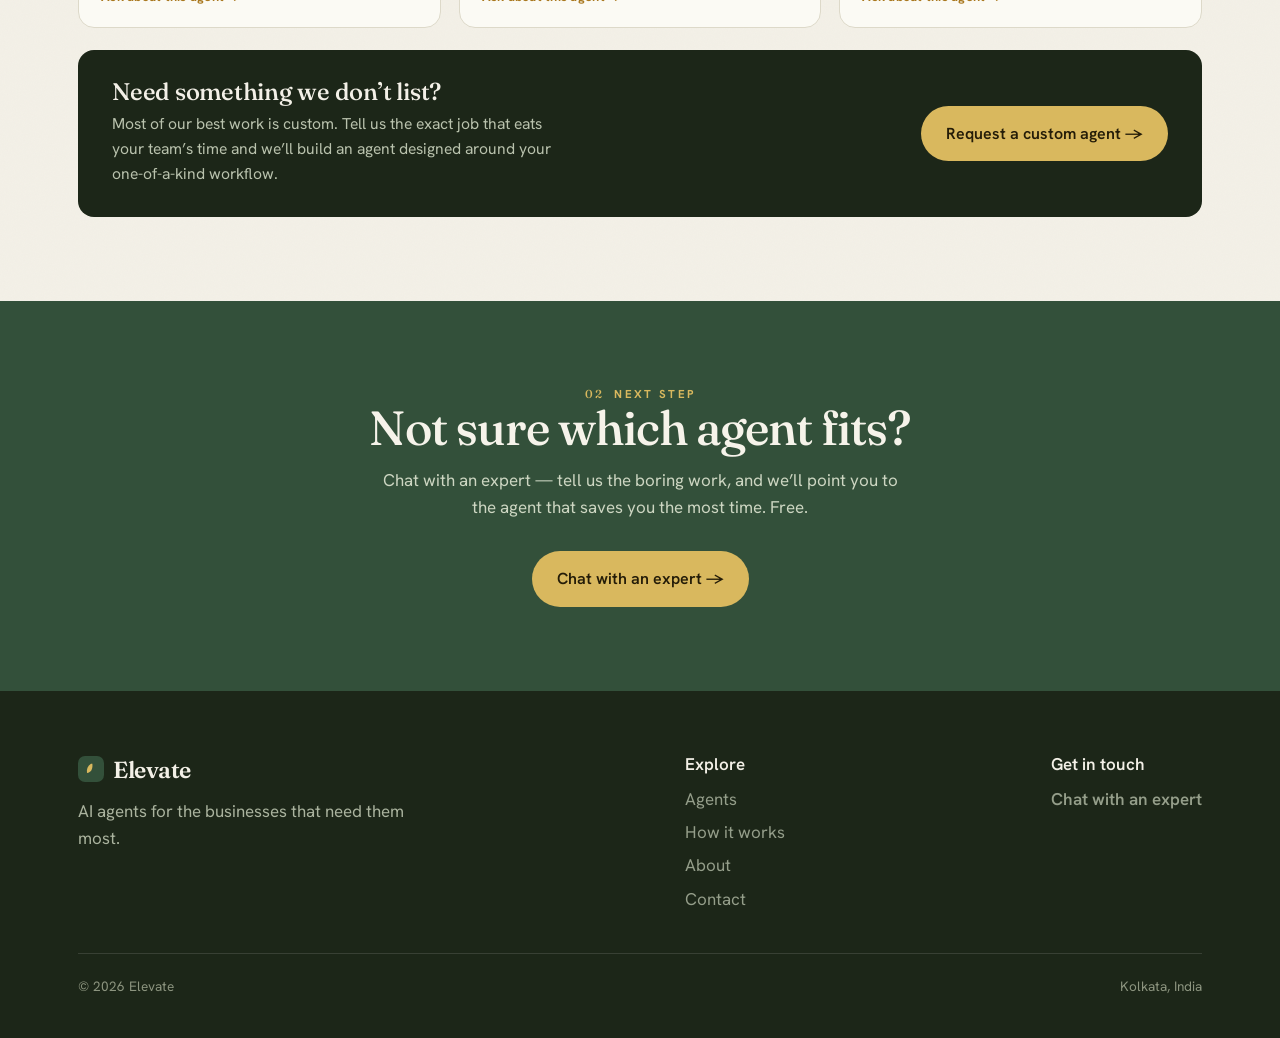
==== commit 6ec1eaee: "Add 'About' link to navigation and footerAdd About link to agents nav and footer" ====
--- a/agents.html
+++ b/agents.html
@@ -19,6 +19,7 @@
   <nav class="nav-links" id="nav">
    <a class="lnk active" href="agents.html">Agents</a>
    <a class="lnk" href="how.html">How it works</a>
+   <a class="lnk" href="about.html">About</a>
    <a class="lnk" href="contact.html">Contact</a>
    <a class="btn ghost" href="#" onclick="openChat();return false">Chat with an expert</a>
   </nav>
@@ -78,6 +79,7 @@
     <p style="color:#f3f0e7;font-weight:600;margin-bottom:8px">Explore</p>
     <a href="agents.html">Agents</a>
     <a href="how.html">How it works</a>
+    <a href="about.html">About</a>
     <a href="contact.html">Contact</a>
    </div>
    <div class="fcol">
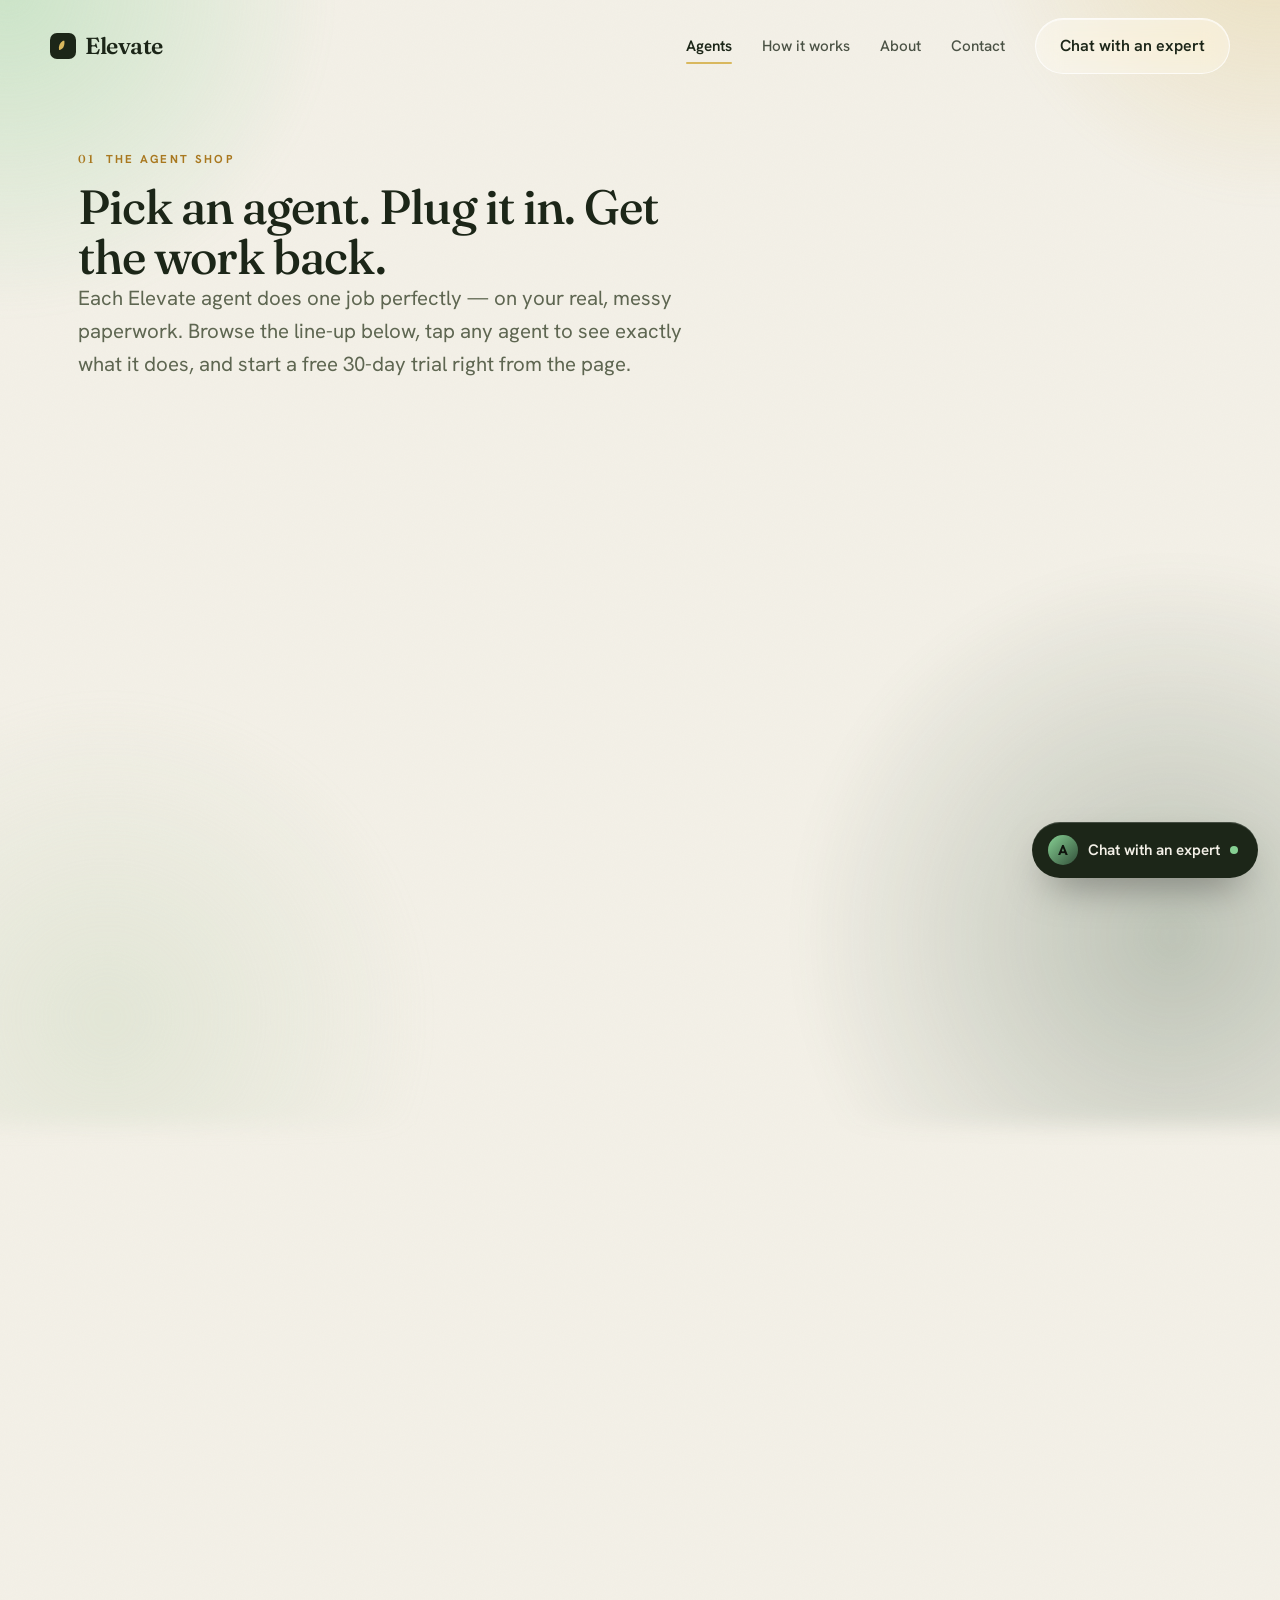
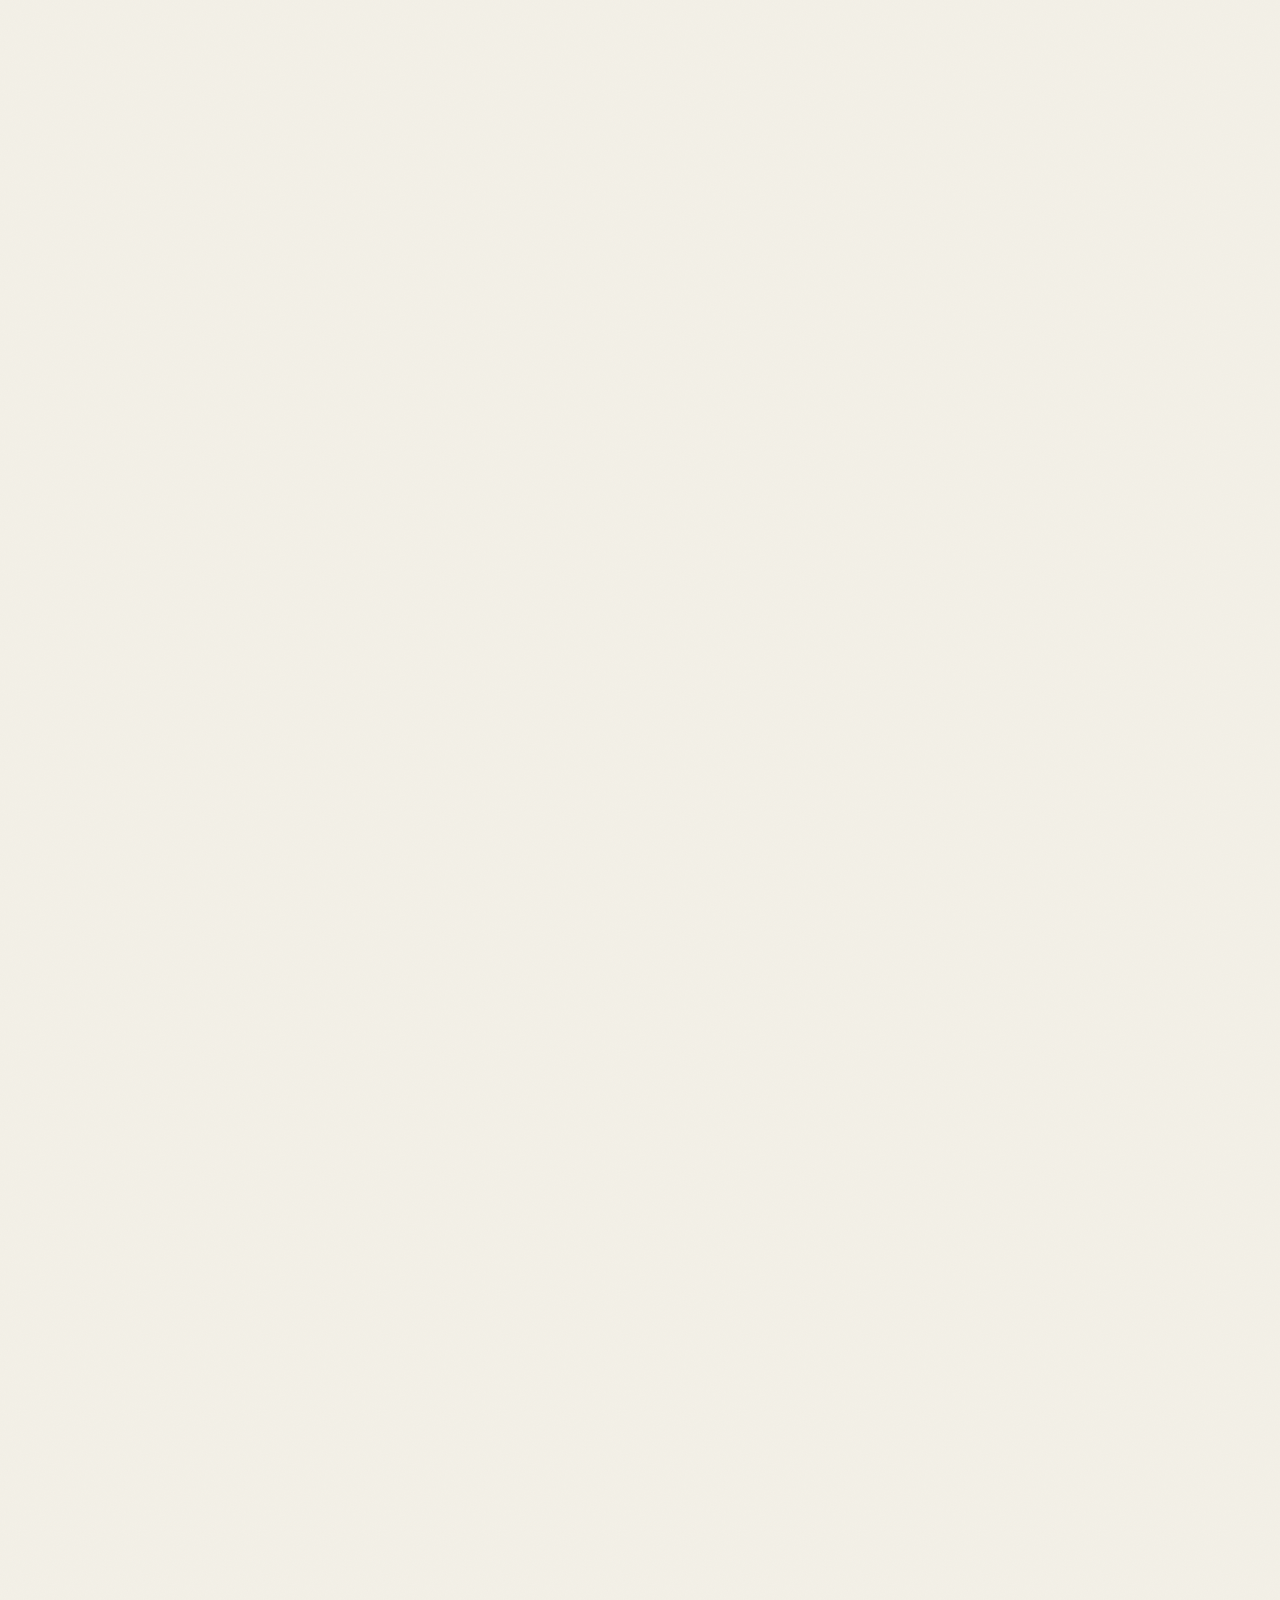
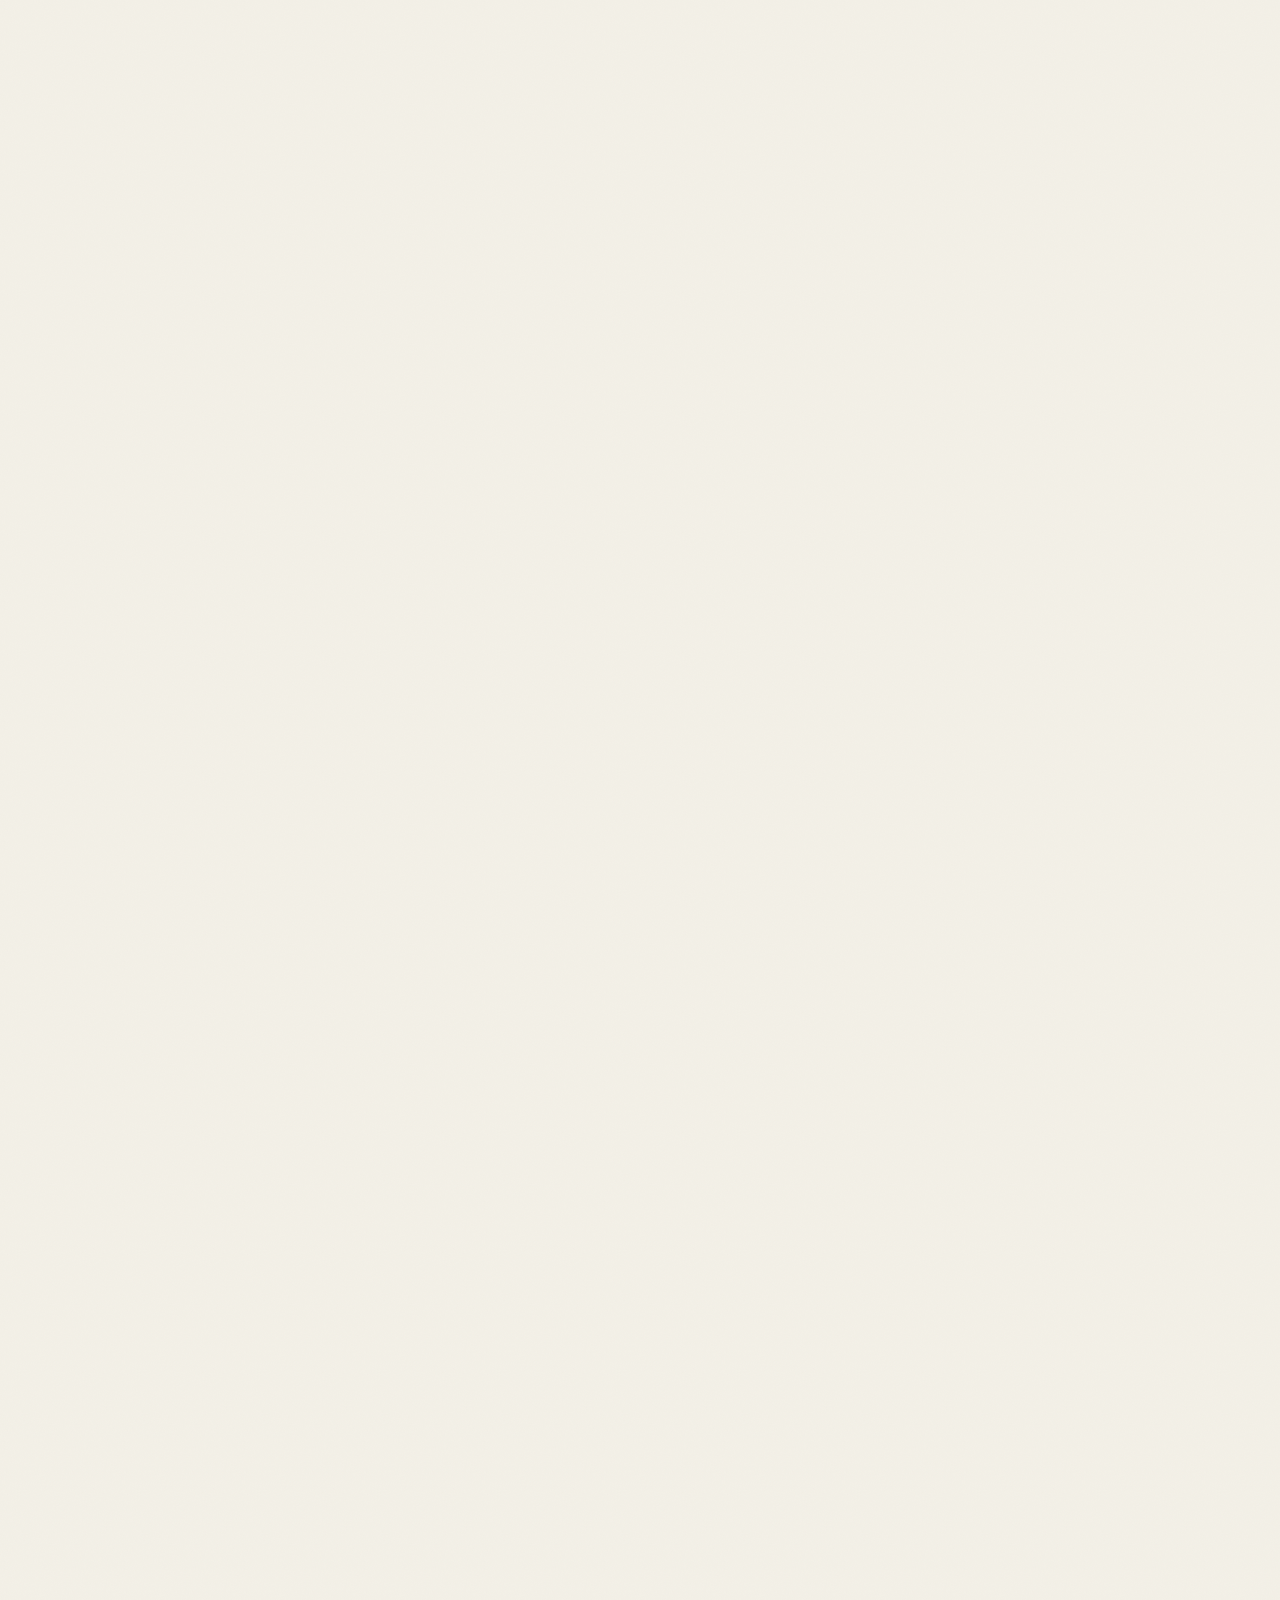
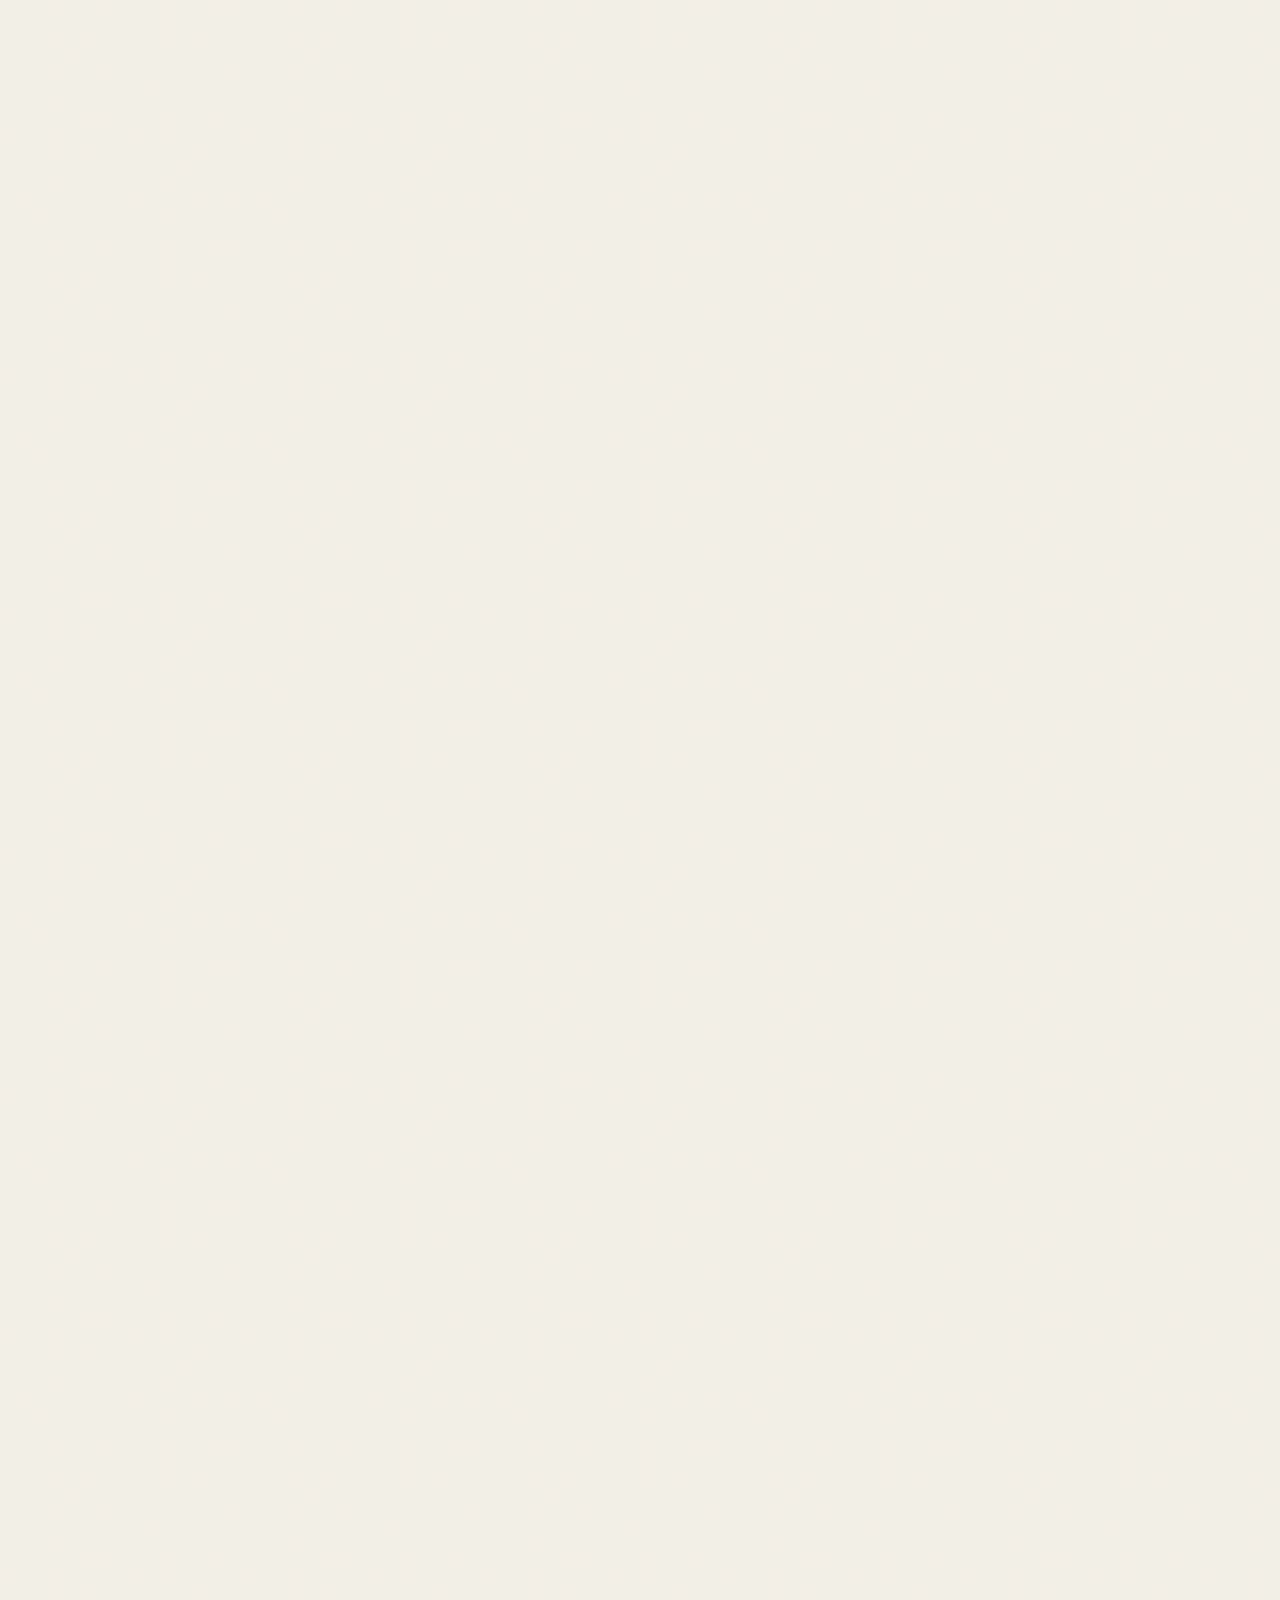
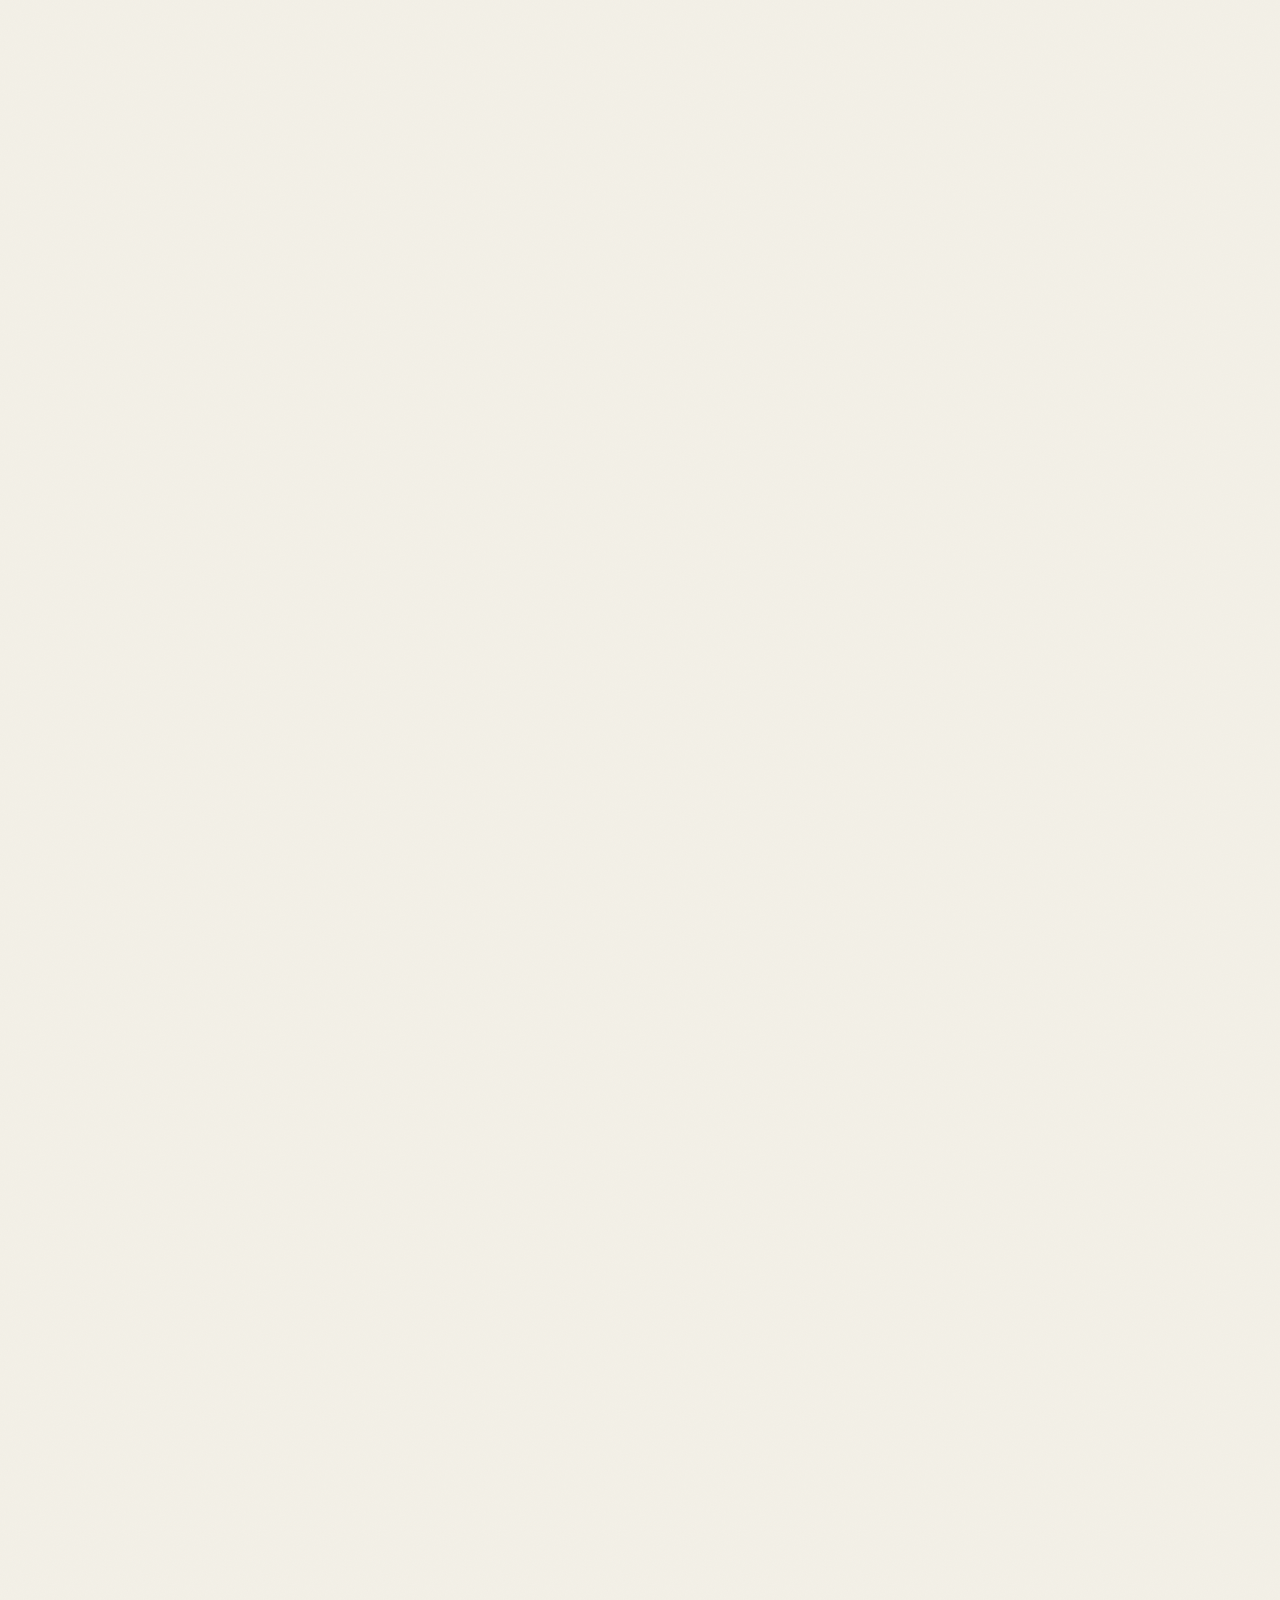
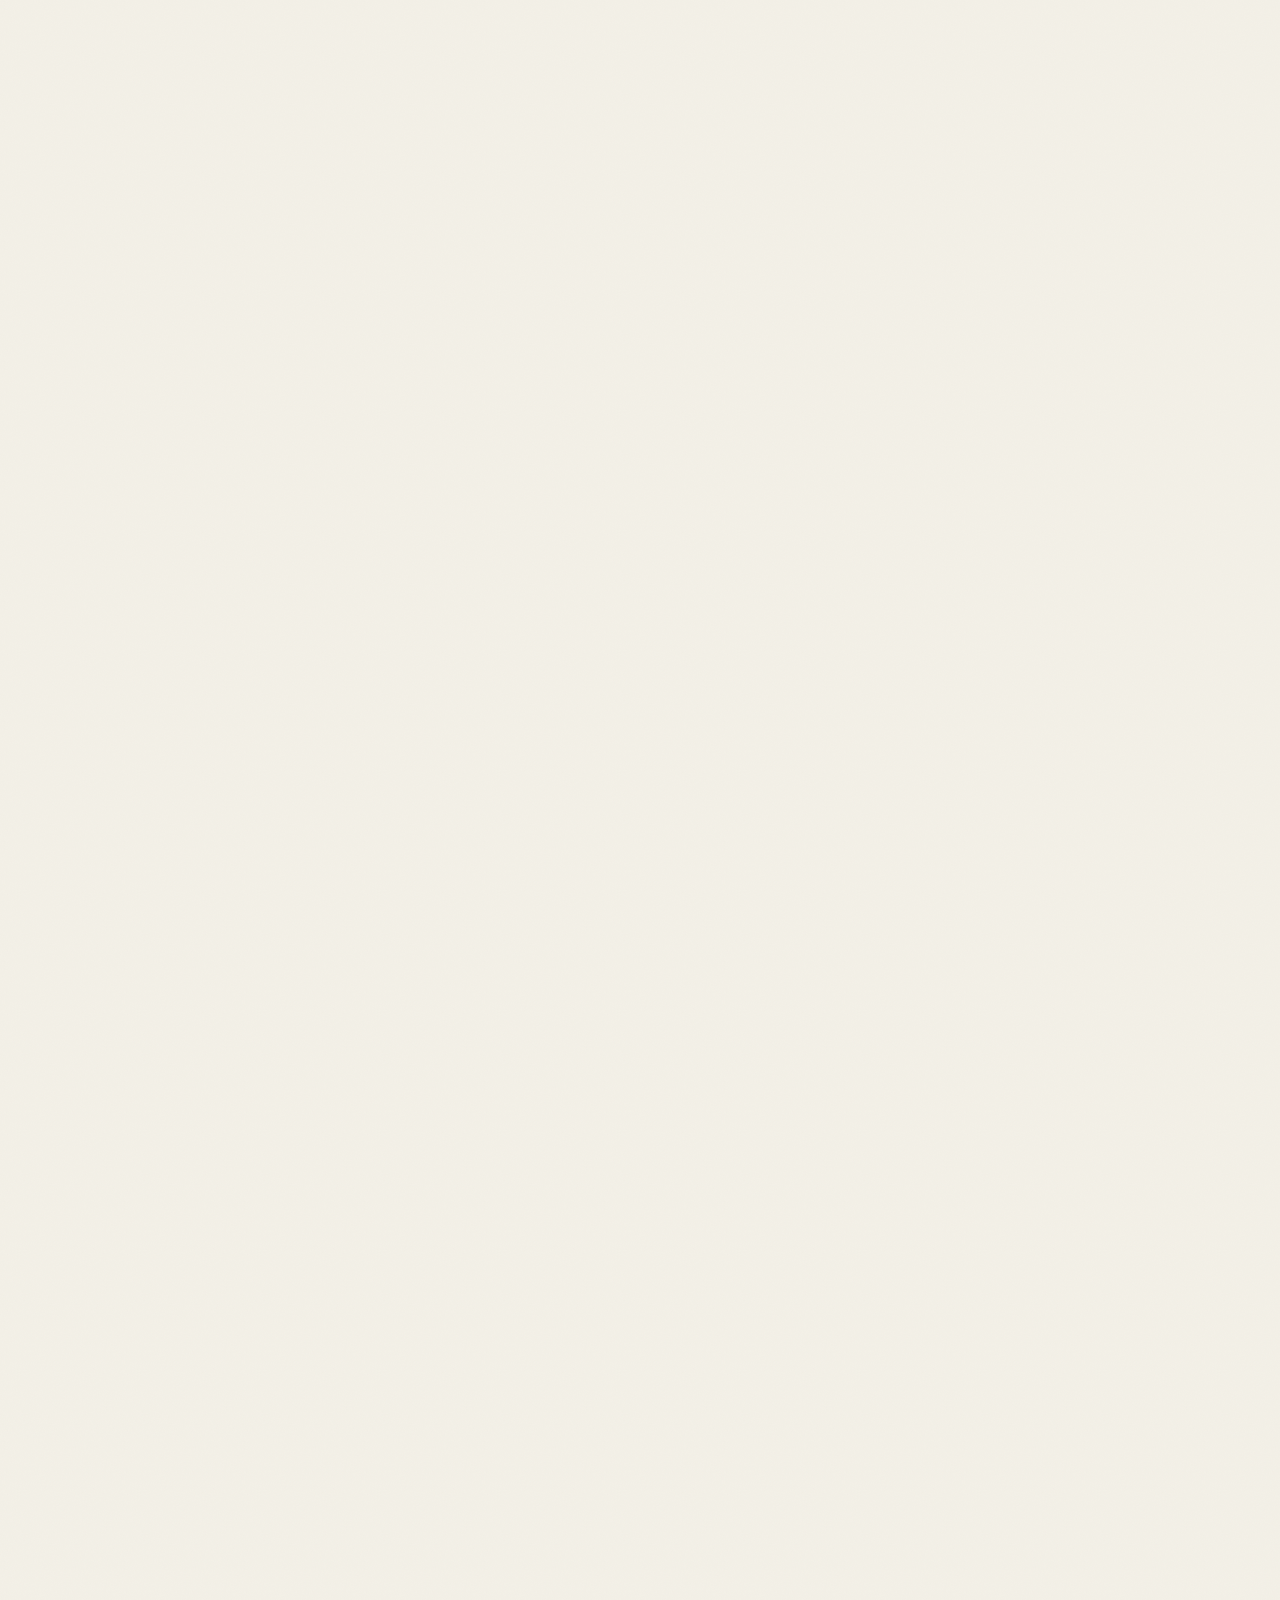
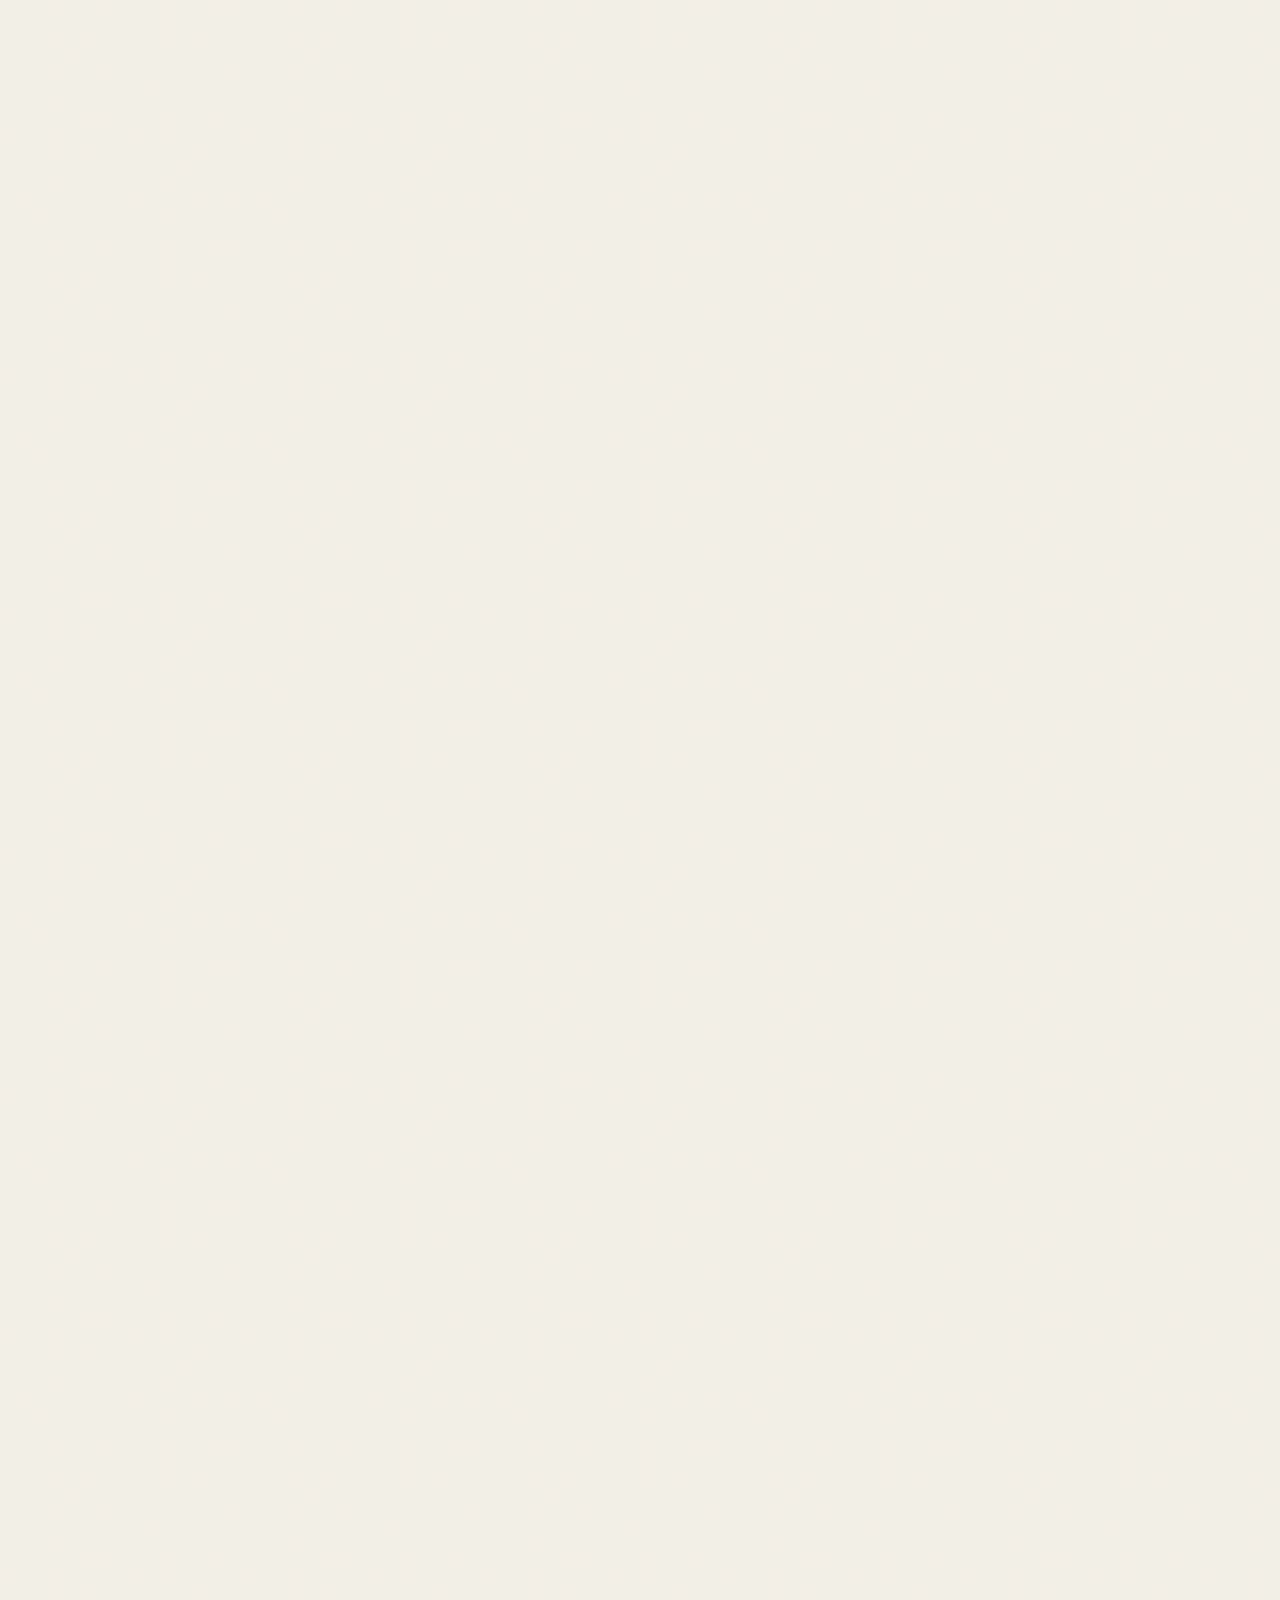
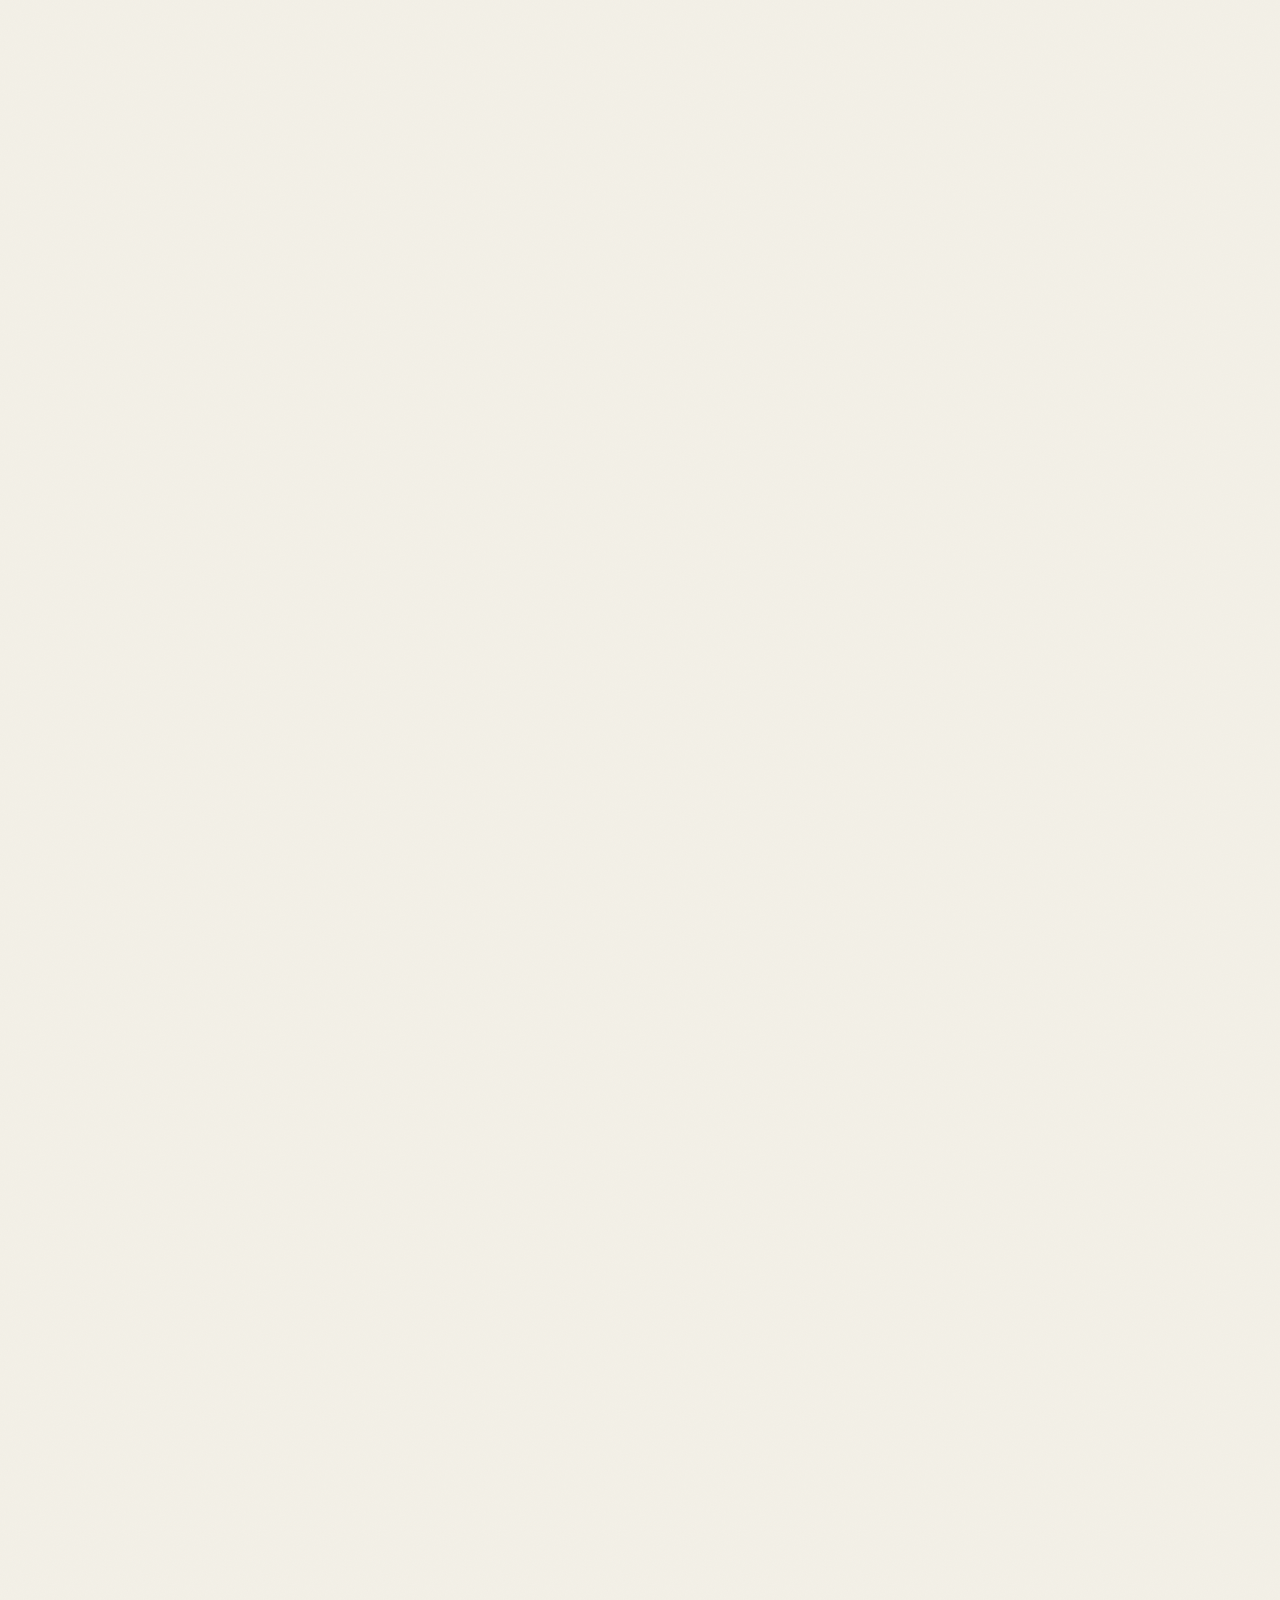
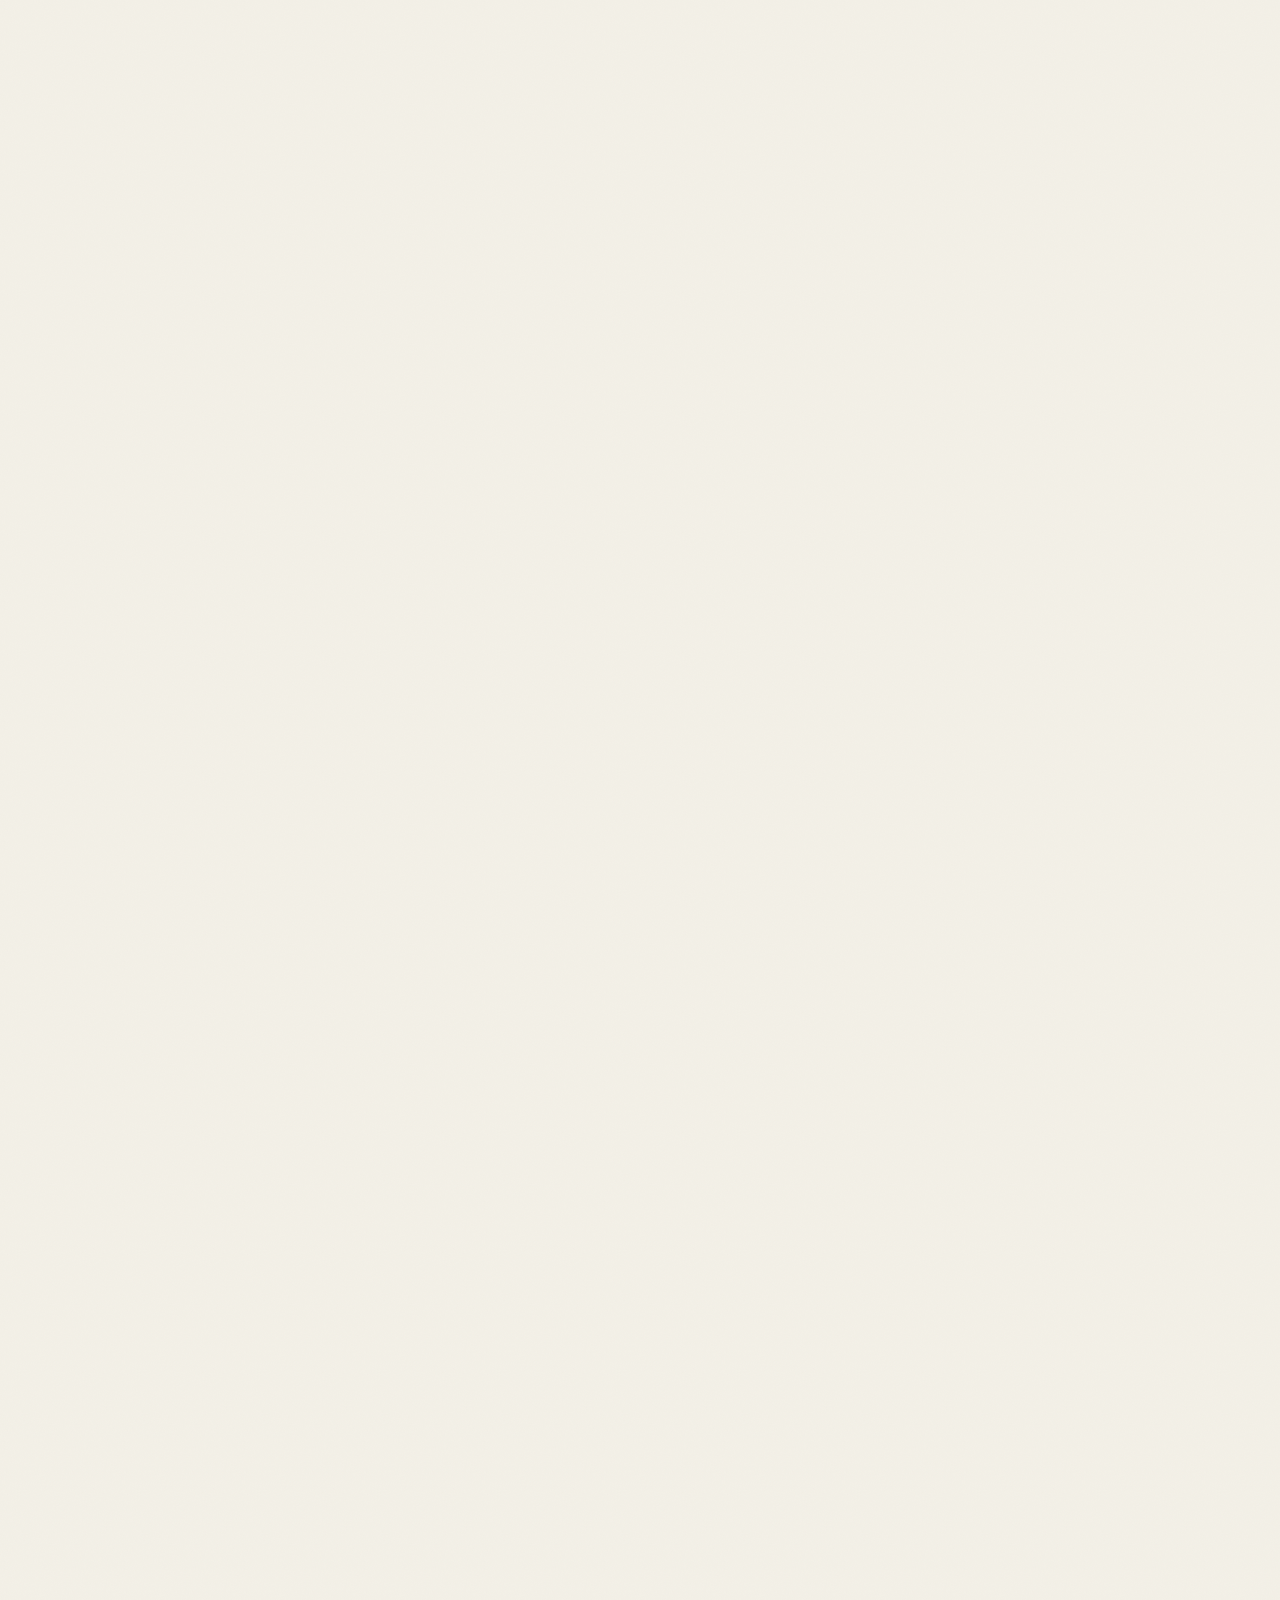
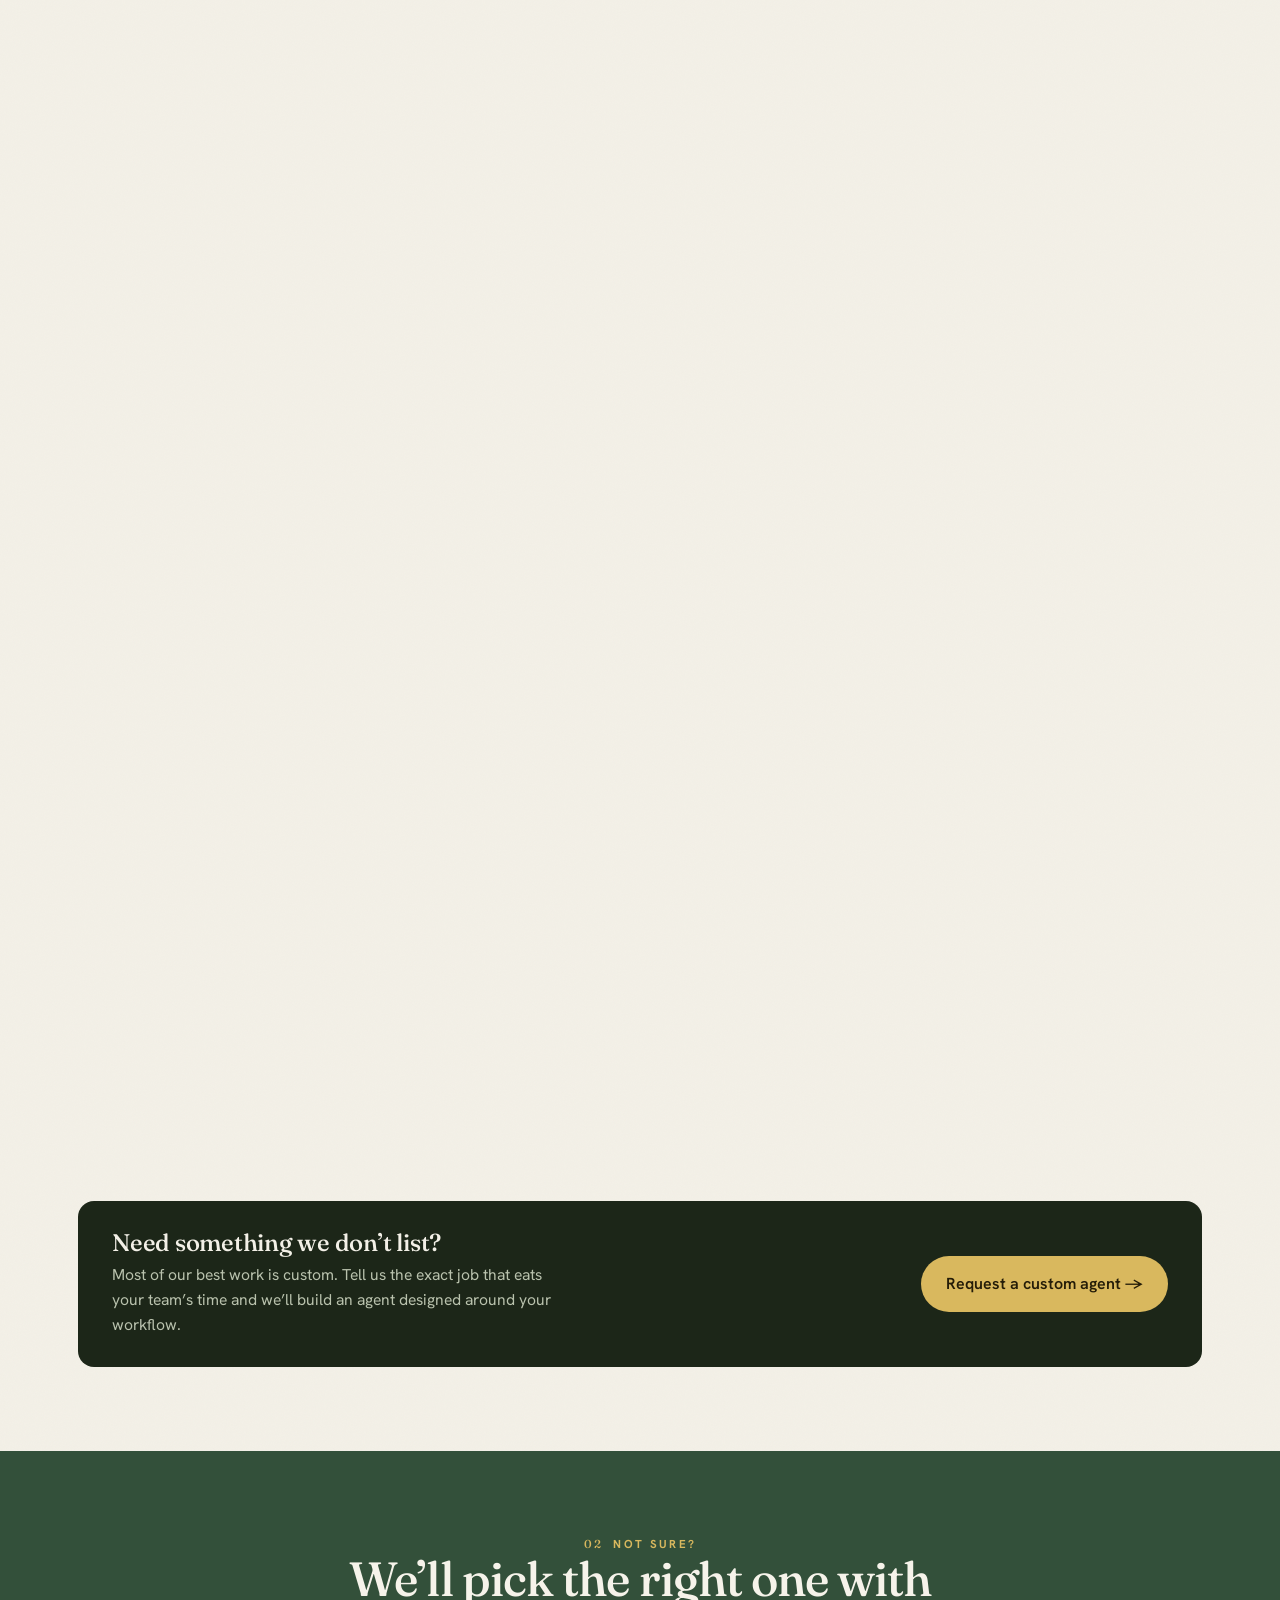
==== commit e132a88e: "Revise agents page title and meta description Updated the title and meta description for the agents " ====
--- a/agents.html
+++ b/agents.html
@@ -3,8 +3,8 @@
 <head>
 <meta charset="utf-8">
 <meta name="viewport" content="width=device-width, initial-scale=1">
-<title>Agents — Elevate</title>
-<meta name="description" content="The Elevate agent line-up: invoice organiser, payment chaser, report summariser, document finder, email assistant, stock tracker, payroll helper, price analyst, compliance watcher — plus fully custom agents.">
+<title>Agents &mdash; Elevate</title>
+<meta name="description" content="Browse the Elevate AI agent line-up. Pick the one that fits your business, see what it does, and start a 30-day free trial.">
 <link rel="icon" href="data:image/svg+xml,%3Csvg xmlns='http://www.w3.org/2000/svg' viewBox='0 0 32 32'%3E%3Crect width='32' height='32' rx='8' fill='%231c2618'/%3E%3Cpath d='M16 7c-5 2-7 6-7 10 5-1 8-4 7-10z' fill='%23d9b85e'/%3E%3C/svg%3E">
 <link rel="preconnect" href="https://fonts.googleapis.com">
 <link rel="preconnect" href="https://fonts.gstatic.com" crossorigin>
@@ -32,41 +32,50 @@
 <section class="pagetop">
  <div class="wrap">
   <div class="sec-head reveal">
-   <div class="eyebrow"><span class="num">01</span> What our agents do</div>
-   <h2>One agent, one job — done the same way, every day.</h2>
-   <p class="lead">Each Elevate agent is a tireless office helper that does one job perfectly — on your real, messy paperwork. You don’t learn an app or type anything in: the agent does the work. Mix and match the ones you need, or ask us for a custom one.</p>
-  </div>
-  <div class="agrid">
-   <div class="acard reveal"><div class="ic"><svg viewBox="0 0 24 24" fill="none" stroke="currentColor" stroke-width="1.7"><path d="M7 3h7l4 4v14H7z"/><path d="M14 3v4h4M9 13h6M9 17h6M9 9h2"/></svg></div><h3>Invoice &amp; bill organiser</h3><p>Reads a pile of messy invoices and bills — PDFs, photos, scans, WhatsApp forwards — and turns them into one clean, GST-ready table, with the e-invoice and e-way details already filled in.</p><button class="more" onclick="askAgent('Invoice &amp; bill organiser')">Ask about this agent →</button></div>
-   <div class="acard reveal"><div class="ic"><svg viewBox="0 0 24 24" fill="none" stroke="currentColor" stroke-width="1.7"><circle cx="12" cy="12" r="9"/><path d="M12 7v5l3 2"/></svg></div><h3>Payment chaser</h3><p>Tracks exactly who owes you money and how long it’s overdue, then sends polite, on-time reminders so you get paid faster — without the awkward calls.</p><button class="more" onclick="askAgent('Payment chaser')">Ask about this agent →</button></div>
-   <div class="acard reveal"><div class="ic"><svg viewBox="0 0 24 24" fill="none" stroke="currentColor" stroke-width="1.7"><path d="M3 10l9-6 9 6M5 10v10M9 10v10M15 10v10M19 10v10M3 20h18"/></svg></div><h3>Bank &amp; cash reconciler</h3><p>Matches your bank statement against your bills and invoices, flags anything that doesn’t add up, and keeps your books tallied — so they’re always correct without you ever sitting down to tally them.</p><button class="more" onclick="askAgent('Bank &amp; cash reconciler')">Ask about this agent →</button></div>
-   <div class="acard reveal"><div class="ic"><svg viewBox="0 0 24 24" fill="none" stroke="currentColor" stroke-width="1.7"><path d="M4 18l5-5 4 3 7-8"/><path d="M16 8h4v4"/><path d="M3 21h18"/></svg></div><h3>Money &amp; cash-flow agent</h3><p>Turns your records into a plain-English picture of money in, money out, profit and what’s coming up — and answers “can I afford this?” in seconds, no spreadsheets required.</p><button class="more" onclick="askAgent('Money &amp; cash-flow agent')">Ask about this agent →</button></div>
-   <div class="acard reveal"><div class="ic"><svg viewBox="0 0 24 24" fill="none" stroke="currentColor" stroke-width="1.7"><path d="M12 3l8 3v6c0 5-4 8-8 9-4-1-8-4-8-9V6z"/><path d="M12 9v4M12 16h.01"/></svg></div><h3>Mistake &amp; anomaly catcher</h3><p>Quietly watches your numbers and flags the odd ones — a bill paid twice, a price that’s off, a missing entry — and catches them early, before they quietly cost you money.</p><button class="more" onclick="askAgent('Mistake &amp; anomaly catcher')">Ask about this agent →</button></div>
-   <div class="acard reveal"><div class="ic"><svg viewBox="0 0 24 24" fill="none" stroke="currentColor" stroke-width="1.7"><path d="M5 4h14v16H5z"/><path d="M8 9h8M8 13h8M8 17h5"/></svg></div><h3>Report summariser</h3><p>Turns long daily registers, reports and notes into a few clear lines — so you know what happened without reading ten pages.</p><button class="more" onclick="askAgent('Report summariser')">Ask about this agent →</button></div>
-   <div class="acard reveal"><div class="ic"><svg viewBox="0 0 24 24" fill="none" stroke="currentColor" stroke-width="1.7"><circle cx="11" cy="11" r="7"/><path d="M16 16l4 4"/></svg></div><h3>Document finder</h3><p>Ask a question in plain language and get an instant answer pulled straight from years of your own paperwork — and it’ll flag anything that looks odd along the way. No more digging through folders.</p><button class="more" onclick="askAgent('Document finder')">Ask about this agent →</button></div>
-   <div class="acard reveal"><div class="ic"><svg viewBox="0 0 24 24" fill="none" stroke="currentColor" stroke-width="1.7"><path d="M3 6h18v12H3z"/><path d="M3 7l9 6 9-6"/></svg></div><h3>Email &amp; enquiry assistant</h3><p>Sorts the inbox, flags what matters, and drafts ready-to-send replies to routine enquiries — so nothing slips and nobody waits.</p><button class="more" onclick="askAgent('Email &amp; enquiry assistant')">Ask about this agent →</button></div>
-   <div class="acard reveal"><div class="ic"><svg viewBox="0 0 24 24" fill="none" stroke="currentColor" stroke-width="1.7"><path d="M4 7l8-4 8 4v10l-8 4-8-4z"/><path d="M4 7l8 4 8-4M12 11v10"/></svg></div><h3>Stock &amp; reorder tracker</h3><p>Keeps an eye on stock levels and warns you before you run low — and can draft the reorder so you never lose a sale.</p><button class="more" onclick="askAgent('Stock &amp; reorder tracker')">Ask about this agent →</button></div>
-   <div class="acard reveal"><div class="ic"><svg viewBox="0 0 24 24" fill="none" stroke="currentColor" stroke-width="1.7"><path d="M12 3v18M5 8h14M5 16h14"/><circle cx="12" cy="12" r="9"/></svg></div><h3>Wages &amp; payroll helper</h3><p>Adds up attendance, overtime and advances into a clean monthly wage sheet — fewer errors, no late nights with a calculator.</p><button class="more" onclick="askAgent('Wages &amp; payroll helper')">Ask about this agent →</button></div>
-   <div class="acard reveal"><div class="ic"><svg viewBox="0 0 24 24" fill="none" stroke="currentColor" stroke-width="1.7"><path d="M3 13l4-4 4 4 4-6 6 7"/><path d="M3 20h18"/></svg></div><h3>Price &amp; quote analyst</h3><p>Pulls together rates, costs and past deals so you can price a job or a batch in seconds — with a clear view of your margin.</p><button class="more" onclick="askAgent('Price &amp; quote analyst')">Ask about this agent →</button></div>
-   <div class="acard reveal"><div class="ic"><svg viewBox="0 0 24 24" fill="none" stroke="currentColor" stroke-width="1.7"><rect x="4" y="4" width="16" height="16" rx="2"/><path d="M4 9h16M9 9v11"/></svg></div><h3>GST, compliance &amp; renewals watcher</h3><p>Remembers every licence, GST filing, e-invoice and renewal date, preps the figures, and nudges you well before each deadline — so you’re never caught out.</p><button class="more" onclick="askAgent('GST, compliance &amp; renewals watcher')">Ask about this agent →</button></div>
-  </div>
-  <div class="custom-band reveal">
-   <div><h3>Need something we don’t list?</h3><p>Most of our best work is custom. Tell us the exact job that eats your team’s time and we’ll build an agent designed around your one-of-a-kind workflow.</p></div>
-   <a class="btn gold" href="#" onclick="askAgent('a custom agent');return false">Request a custom agent →</a>
+   <div class="eyebrow"><span class="num">01</span> The agent shop</div>
+   <h2>Pick an agent. Plug it in. Get the work back.</h2>
+   <p class="lead">Each Elevate agent does one job perfectly &mdash; on your real, messy paperwork. Browse the line-up below, tap any agent to see exactly what it does, and start a free 30-day trial right from the page.</p>
+  </div>
+  <div class="shop reveal" id="shop"></div>
+  <div class="custom-band reveal" style="margin-top:40px">
+   <div><h3>Need something we don&rsquo;t list?</h3><p>Most of our best work is custom. Tell us the exact job that eats your team&rsquo;s time and we&rsquo;ll build an agent designed around your workflow.</p></div>
+   <a class="btn gold" href="#" onclick="askAgent('a custom agent');return false">Request a custom agent &rarr;</a>
   </div>
  </div>
 </section>
 
 <section class="cta">
  <div class="wrap reveal">
-  <div class="eyebrow"><span class="num">02</span> Next step</div>
-  <h2>Not sure which agent fits?</h2>
-  <p>Chat with an expert — tell us the boring work, and we’ll point you to the agent that saves you the most time. Free.</p>
-  <a class="btn gold" href="#" onclick="openChat();return false">Chat with an expert →</a>
+  <div class="eyebrow"><span class="num">02</span> Not sure?</div>
+  <h2>We&rsquo;ll pick the right one with you.</h2>
+  <p>Chat with an expert &mdash; tell us the boring work, and we&rsquo;ll point you to the agent that saves you the most time. Free.</p>
+  <a class="btn gold" href="#" onclick="openChat();return false">Chat with an expert &rarr;</a>
  </div>
 </section>
 
 </main>
+
+<!-- Agent detail modal -->
+<div class="pm-back" id="pmBack" role="dialog" aria-modal="true" aria-labelledby="pmName" onclick="if(event.target===this)closeAgentModal()">
+ <div class="pm-card">
+  <button class="pm-x" onclick="closeAgentModal()" aria-label="Close">&times;</button>
+  <div class="pm-left" id="pmLeft"></div>
+  <div class="pm-right">
+   <div class="pm-tier" id="pmTier">Pro</div>
+   <h2 class="pm-name" id="pmName"></h2>
+   <p class="pm-desc" id="pmDesc"></p>
+   <div class="pm-h">What it does</div>
+   <ul class="pm-list" id="pmList"></ul>
+   <div class="pm-h">Best for</div>
+   <div class="pm-chips" id="pmChips"></div>
+   <div class="pm-foot">
+    <div class="pm-price"><span class="from">From</span><span id="pmPrice">&#8377;5,000</span><span class="unit">/mo</span></div>
+    <button class="pm-buy" id="pmBuy">Get this agent &rarr;</button>
+   </div>
+   <p class="pm-tiny">First 50 businesses get this free for 30 days.</p>
+  </div>
+ </div>
+</div>
 
 <footer>
  <div class="wrap">
@@ -87,7 +96,7 @@
     <p><a class="fmail" href="#" onclick="openChat();return false">Chat with an expert</a></p>
    </div>
   </div>
-  <div class="copy"><span>© 2026 Elevate</span><span>Kolkata, India</span></div>
+  <div class="copy"><span>&copy; 2026 Elevate</span><span>India</span></div>
  </div>
 </footer>
 
@@ -95,13 +104,147 @@
 <div class="chat-win" id="chatWin" role="dialog" aria-label="Chat with an Elevate expert">
  <div class="chat-head">
   <div class="av">A</div>
-  <div><div class="nm">Aanya · Elevate</div><div class="st"><span class="d"></span>Usually replies in a minute</div></div>
+  <div><div class="nm">Aanya &middot; Elevate</div><div class="st"><span class="d"></span>Usually replies in a minute</div></div>
   <button class="x" onclick="closeChat()" aria-label="Close chat">&times;</button>
  </div>
  <div class="chat-body" id="chatBody"></div>
  <div class="chat-foot" id="chatFoot"></div>
 </div>
 
+<script>
+const AGENTS = [
+ {id:'invoice', name:'Invoice & bill organiser', tier:'Pro', price:3000, alt:'',
+  icon:'<svg viewBox="0 0 24 24" fill="none" stroke="currentColor" stroke-width="1.7"><path d="M7 3h7l4 4v14H7z"/><path d="M14 3v4h4M9 13h6M9 17h6M9 9h2"/></svg>',
+  tag:'Messy invoices in. Clean GST-ready table out.',
+  desc:"Reads photos, scans, PDFs and WhatsApp forwards. Turns them into one tidy ledger - with e-invoice and e-way details already filled in.",
+  list:['Reads any format (photo, PDF, scan, WhatsApp)','Auto-fills GST + e-invoice details','Exports to your accounting tool','Flags duplicates and missing entries'],
+  best:['Trading firms','Distributors','CA firms']
+ },
+ {id:'payment', name:'Payment chaser', tier:'Starter', price:2000, alt:'alt1',
+  icon:'<svg viewBox="0 0 24 24" fill="none" stroke="currentColor" stroke-width="1.7"><circle cx="12" cy="12" r="9"/><path d="M12 7v5l3 2"/></svg>',
+  tag:"Stop chasing people for money. The agent does it.",
+  desc:"Knows exactly who owes you, how long it's been pending, and sends polite reminders on its own. No awkward calls.",
+  list:['Tracks every pending payment','Polite reminders on WhatsApp + email','Escalates only what needs your call','Shows what came in this week'],
+  best:['Service businesses','Wholesalers','Freelancers']
+ },
+ {id:'reconcile', name:'Bank & cash reconciler', tier:'Pro', price:3500, alt:'',
+  icon:'<svg viewBox="0 0 24 24" fill="none" stroke="currentColor" stroke-width="1.7"><path d="M3 10l9-6 9 6M5 10v10M9 10v10M15 10v10M19 10v10M3 20h18"/></svg>',
+  tag:"Books match your bank. Always.",
+  desc:"Matches your bank statement to your bills and invoices, flags anything off, and keeps your books tallied without you ever opening them.",
+  list:['Daily auto-match bank vs ledger','Catches double-entries instantly','Highlights mystery transactions','Closes month-end in minutes'],
+  best:['Trading firms','CA firms','Manufacturers']
+ },
+ {id:'cashflow', name:'Money & cash-flow agent', tier:'Premium', price:5000, alt:'alt2',
+  icon:'<svg viewBox="0 0 24 24" fill="none" stroke="currentColor" stroke-width="1.7"><path d="M4 18l5-5 4 3 7-8"/><path d="M16 8h4v4"/><path d="M3 21h18"/></svg>',
+  tag:'A CFO that fits in your pocket.',
+  desc:"Turns your records into a plain-English picture of money in, money out, profit, and what's coming up. Ask 'can I afford this?' - it answers in seconds.",
+  list:['Live cash-flow view, no spreadsheets','Forecasts next 30/60/90 days','Spots money leaks before they hurt','Answers cash questions in plain English'],
+  best:['Manufacturers','Family businesses','Growing SMEs']
+ },
+ {id:'anomaly', name:'Mistake & anomaly catcher', tier:'Pro', price:3000, alt:'alt3',
+  icon:'<svg viewBox="0 0 24 24" fill="none" stroke="currentColor" stroke-width="1.7"><path d="M12 3l8 3v6c0 5-4 8-8 9-4-1-8-4-8-9V6z"/><path d="M12 9v4M12 16h.01"/></svg>',
+  tag:'Quietly catches the costly mistakes.',
+  desc:"Watches your numbers and flags the odd ones - a bill paid twice, a price that's off, a missing entry - before they quietly cost you money.",
+  list:['Duplicate-payment alerts','Wrong-price alerts','Missing-entry alerts','Weekly anomaly report'],
+  best:['Trading firms','Manufacturers','Retailers']
+ },
+ {id:'reports', name:'Report summariser', tier:'Starter', price:2000, alt:'alt1',
+  icon:'<svg viewBox="0 0 24 24" fill="none" stroke="currentColor" stroke-width="1.7"><path d="M5 4h14v16H5z"/><path d="M8 9h8M8 13h8M8 17h5"/></svg>',
+  tag:'Ten pages of report into five lines.',
+  desc:"Turns long daily registers, reports and notes into a few clear lines. Know what happened without reading ten pages.",
+  list:['Reads any report or register','Pulls out the 3-5 lines that matter','Sends it daily on WhatsApp','One-tap dig-deeper option'],
+  best:['CA firms','Estates','Service firms']
+ },
+ {id:'finder', name:'Document finder', tier:'Starter', price:2000, alt:'alt4',
+  icon:'<svg viewBox="0 0 24 24" fill="none" stroke="currentColor" stroke-width="1.7"><circle cx="11" cy="11" r="7"/><path d="M16 16l4 4"/></svg>',
+  tag:'Ask in plain language. Find anything.',
+  desc:"Ask a question in plain language and get an instant answer pulled from years of your own paperwork. No more digging through folders.",
+  list:['Search years of files instantly','Plain-language questions in Hindi or English','Flags anything that looks odd','Works on PDFs, scans, photos'],
+  best:['Family businesses','CA firms','Estates']
+ },
+ {id:'email', name:'Email & enquiry assistant', tier:'Pro', price:3000, alt:'alt2',
+  icon:'<svg viewBox="0 0 24 24" fill="none" stroke="currentColor" stroke-width="1.7"><path d="M3 6h18v12H3z"/><path d="M3 7l9 6 9-6"/></svg>',
+  tag:"Inbox sorted. Replies ready to send.",
+  desc:"Sorts the inbox, flags what matters, and drafts ready-to-send replies to routine enquiries. Nothing slips. Nobody waits.",
+  list:['Auto-sorts inbox by priority','Drafts replies you only review + send','Routes leads to the right person','Catches missed follow-ups'],
+  best:['Service firms','Sales teams','Family businesses']
+ },
+ {id:'stock', name:'Stock & reorder tracker', tier:'Pro', price:3500, alt:'alt3',
+  icon:'<svg viewBox="0 0 24 24" fill="none" stroke="currentColor" stroke-width="1.7"><path d="M4 7l8-4 8 4v10l-8 4-8-4z"/><path d="M4 7l8 4 8-4M12 11v10"/></svg>',
+  tag:'Never run out. Never overstock.',
+  desc:"Watches stock levels and warns you before you run low. Drafts the reorder so you never lose a sale.",
+  list:['Live stock view by item','Auto-reorder alerts','Sees fast-movers vs dead stock','Suggests reorder quantities'],
+  best:['Retail shops','Restaurants','Distributors']
+ },
+ {id:'payroll', name:'Wages & payroll helper', tier:'Pro', price:3000, alt:'',
+  icon:'<svg viewBox="0 0 24 24" fill="none" stroke="currentColor" stroke-width="1.7"><path d="M12 3v18M5 8h14M5 16h14"/><circle cx="12" cy="12" r="9"/></svg>',
+  tag:'Wages right. Every month. Zero late nights.',
+  desc:"Adds up attendance, overtime and advances into a clean monthly wage sheet. Fewer errors. No more midnight calculator sessions.",
+  list:['Reads attendance from any system','Handles overtime, advances, deductions','Generates payslips in one click','Flags pay anomalies before payday'],
+  best:['Manufacturers','Estates','Family businesses']
+ },
+ {id:'price', name:'Price & quote analyst', tier:'Premium', price:5000, alt:'alt2',
+  icon:'<svg viewBox="0 0 24 24" fill="none" stroke="currentColor" stroke-width="1.7"><path d="M3 13l4-4 4 4 4-6 6 7"/><path d="M3 20h18"/></svg>',
+  tag:'Price any job in seconds. Margin visible.',
+  desc:"Pulls together rates, costs and past deals so you can price a job or a batch in seconds - with a clear view of your margin.",
+  list:['Auto-pricing using your own past data','Real-time margin view','Compare against past similar jobs','Quote PDFs in one click'],
+  best:['Traders','Manufacturers','Service firms']
+ },
+ {id:'gst', name:'GST, compliance & renewals watcher', tier:'Premium', price:5000, alt:'alt4',
+  icon:'<svg viewBox="0 0 24 24" fill="none" stroke="currentColor" stroke-width="1.7"><rect x="4" y="4" width="16" height="16" rx="2"/><path d="M4 9h16M9 9v11"/></svg>',
+  tag:'No more last-minute filing panic.',
+  desc:"Remembers every licence, GST filing, e-invoice and renewal date. Preps the figures. Nudges you well before each deadline. You never get caught out.",
+  list:['Tracks every deadline (GST, e-invoice, renewals)','Preps the figures, ready to file','Sends reminders 7/3/1 days before','Auto-archives filed returns'],
+  best:['Trading firms','Manufacturers','CA firms']
+ }
+];
+
+(function renderShop(){
+ const shop=document.getElementById('shop');
+ if(!shop) return;
+ const inr = n => '‚Çπ' + n.toLocaleString('en-IN');
+ shop.innerHTML = AGENTS.map(a => `
+  <article class="prod" data-id="${a.id}" onclick="openAgent('${a.id}')" tabindex="0" role="button" onkeydown="if(event.key==='Enter')openAgent('${a.id}')">
+   <div class="prod-img ${a.alt}">
+    <span class="prod-tier">${a.tier}</span>
+    ${a.icon}
+   </div>
+   <div class="prod-body">
+    <h3 class="prod-name">${a.name}</h3>
+    <p class="prod-tag">${a.tag}</p>
+    <div class="prod-foot">
+     <div class="prod-price"><span class="from">From</span>${inr(a.price)}<span class="unit">/mo</span></div>
+     <button class="prod-cta" onclick="event.stopPropagation();openAgent('${a.id}')">View &rarr;</button>
+    </div>
+   </div>
+  </article>
+ `).join('');
+})();
+
+let currentAgent=null;
+function openAgent(id){
+ const a = AGENTS.find(x => x.id === id);
+ if(!a) return;
+ currentAgent = a;
+ document.getElementById('pmLeft').className = 'pm-left ' + (a.alt||'');
+ document.getElementById('pmLeft').innerHTML = a.icon;
+ document.getElementById('pmTier').textContent = a.tier;
+ document.getElementById('pmName').innerHTML = a.name;
+ document.getElementById('pmDesc').textContent = a.desc;
+ document.getElementById('pmList').innerHTML = a.list.map(x => '<li>' + x + '</li>').join('');
+ document.getElementById('pmChips').innerHTML = a.best.map(x => '<span class="pm-chip">' + x + '</span>').join('');
+ document.getElementById('pmPrice').textContent = '‚Çπ' + a.price.toLocaleString('en-IN');
+ document.getElementById('pmBuy').onclick = () => { closeAgentModal(); if(typeof askAgent==='function') askAgent(a.name); };
+ document.getElementById('pmBack').classList.add('open');
+ document.body.style.overflow='hidden';
+}
+function closeAgentModal(){
+ document.getElementById('pmBack').classList.remove('open');
+ document.body.style.overflow='';
+}
+document.addEventListener('keydown', e => { if(e.key==='Escape') closeAgentModal(); });
+</script>
+
 <script src="app.js"></script>
 </body>
 </html>
--- a/styles.css
+++ b/styles.css
@@ -114,9 +114,9 @@
 .stat .big{font-family:var(--serif);font-size:2.6rem;color:var(--ink);line-height:1}
 .stat .lab{color:var(--muted);font-size:.95rem;margin-top:8px}
 
-/* who ‚Äî clean even grid of labelled cards */
-.who-grid{display:grid;grid-template-columns:repeat(auto-fit,minmax(210px,1fr));gap:14px;margin-top:38px}
-.who-cell{display:flex;align-items:center;gap:13px;border:1px solid var(--line);background:var(--card);border-radius:14px;padding:18px 20px;font-weight:600;font-size:1rem;transition:transform .18s ease,box-shadow .18s ease,border-color .18s ease}
+/* who — clean even grid of labelled cards */
+.who-grid{display:flex;flex-wrap:wrap;justify-content:center;gap:14px;margin-top:38px}
+.who-cell{flex:1 1 218px;max-width:258px;min-height:92px;display:flex;align-items:center;gap:14px;border:1px solid var(--line);background:var(--card);border-radius:16px;padding:18px 22px;font-weight:600;font-size:1rem;line-height:1.22;transition:transform .18s ease,box-shadow .18s ease,border-color .18s ease}
 .who-cell:hover{transform:translateY(-3px);box-shadow:0 16px 32px -24px rgba(28,38,24,.45);border-color:var(--gold-bright)}
 .who-cell .wic{width:36px;height:36px;border-radius:10px;border:1px solid var(--line);display:grid;place-items:center;color:var(--forest);flex:none;background:var(--paper)}
 .who-cell .wic svg{width:20px;height:20px}
@@ -220,3 +220,86 @@
 .chat-form input:focus{outline:0;border-color:var(--gold)}
 .chat-form button{background:var(--ink);color:#f3f0e7;border:0;border-radius:50%;width:42px;height:42px;cursor:pointer;font-size:1.1rem;flex:none}
 @media (max-width:620px){.chat-win{right:0;bottom:0;width:100vw;height:100vh;max-height:100vh;border-radius:0}}
+
+/* ===================== Liquid-glass / glassmorphism upgrade ===================== */
+:root{
+  --glass:rgba(255,255,255,.42);
+  --glass-strong:rgba(255,255,255,.62);
+  --glass-stroke:rgba(255,255,255,.72);
+  --glass-blur:blur(22px) saturate(180%);
+  --glass-shadow:0 16px 46px -18px rgba(28,38,24,.32), inset 0 1px 0 rgba(255,255,255,.65), inset 0 0 0 1px rgba(255,255,255,.18);
+}
+
+/* ambient aurora so the frosted glass has colour to refract */
+body{position:relative}
+body::before{
+  content:"";position:fixed;inset:-25vh -15vw;z-index:-2;pointer-events:none;
+  background:
+    radial-gradient(42vw 42vw at 12% 16%, rgba(134,208,147,.36), transparent 60%),
+    radial-gradient(38vw 38vw at 88% 10%, rgba(217,184,94,.32), transparent 60%),
+    radial-gradient(48vw 48vw at 82% 86%, rgba(51,80,58,.28), transparent 62%),
+    radial-gradient(42vw 42vw at 18% 92%, rgba(192,210,180,.32), transparent 60%);
+  filter:blur(10px);
+  animation:auroraDrift 28s ease-in-out infinite alternate;
+}
+@keyframes auroraDrift{from{transform:translate3d(0,0,0) scale(1)}to{transform:translate3d(-3.5%,2.5%,0) scale(1.1)}}
+@media (prefers-reduced-motion:reduce){body::before{animation:none}}
+
+/* shared frosted-glass surface */
+.acard,.rcard,.stat,.who-cell,.contact-card,.floatcard{
+  background:var(--glass);
+  -webkit-backdrop-filter:var(--glass-blur);
+  backdrop-filter:var(--glass-blur);
+  border:1px solid var(--glass-stroke);
+  box-shadow:var(--glass-shadow);
+  position:relative;
+  overflow:hidden;
+  isolation:isolate;
+}
+/* specular top-edge highlight = the "liquid glass" sheen (kept subtle so text stays crisp) */
+.acard::after,.rcard::after,.stat::after,.contact-card::after,.who-cell::after,.floatcard::after{
+  content:"";position:absolute;inset:0;border-radius:inherit;pointer-events:none;z-index:-1;
+  background:linear-gradient(180deg, rgba(255,255,255,.55) 0%, rgba(255,255,255,0) 22%),
+             radial-gradient(120% 60% at 50% -10%, rgba(255,255,255,.4), transparent 70%);
+}
+.acard:hover,.who-cell:hover,.stat:hover{
+  background:var(--glass-strong);
+  box-shadow:0 26px 60px -22px rgba(28,38,24,.4), inset 0 1px 0 rgba(255,255,255,.8), inset 0 0 0 1px rgba(255,255,255,.22);
+}
+
+/* nav: always glassy, stronger when scrolled */
+header.scrolled{background:rgba(243,240,231,.5);-webkit-backdrop-filter:blur(20px) saturate(170%);backdrop-filter:blur(20px) saturate(170%);border-bottom:1px solid var(--glass-stroke)}
+
+/* ghost button -> glass pill */
+.btn.ghost{
+  background:rgba(255,255,255,.34);
+  -webkit-backdrop-filter:blur(12px) saturate(160%);
+  backdrop-filter:blur(12px) saturate(160%);
+  border:1px solid var(--glass-stroke);
+  box-shadow:inset 0 1px 0 rgba(255,255,255,.6);
+}
+.btn.ghost:hover{background:rgba(255,255,255,.55);border-color:rgba(255,255,255,.85)}
+
+/* primary CTA: glossy ink with a glass sheen on top */
+.btn.primary{position:relative;overflow:hidden}
+.btn.primary::after{content:"";position:absolute;inset:0;background:linear-gradient(180deg,rgba(255,255,255,.22),transparent 45%);pointer-events:none}
+
+/* chat assistant -> frosted glass */
+.chat-win{
+  background:rgba(251,250,244,.6);
+  -webkit-backdrop-filter:blur(28px) saturate(185%);
+  backdrop-filter:blur(28px) saturate(185%);
+  border:1px solid var(--glass-stroke);
+}
+.chat-body{background:transparent}
+.chat-foot{background:rgba(255,255,255,.28);-webkit-backdrop-filter:blur(12px);backdrop-filter:blur(12px);border-top:1px solid var(--glass-stroke)}
+.qr{background:rgba(255,255,255,.4);-webkit-backdrop-filter:blur(8px);backdrop-filter:blur(8px);border:1px solid var(--glass-stroke)}
+.msg.bot{background:rgba(255,255,255,.5);-webkit-backdrop-filter:blur(8px);backdrop-filter:blur(8px);border:1px solid var(--glass-stroke)}
+.chat-fab{-webkit-backdrop-filter:blur(8px);backdrop-filter:blur(8px);box-shadow:0 18px 40px -16px rgba(0,0,0,.55), inset 0 1px 0 rgba(255,255,255,.18)}
+
+/* Safari/older fallback: if no backdrop-filter support, use more opaque panels so nothing looks washed out */
+@supports not ((backdrop-filter:blur(1px)) or (-webkit-backdrop-filter:blur(1px))){
+  .acard,.rcard,.stat,.who-cell,.contact-card,.floatcard{background:rgba(251,250,244,.94)}
+  .chat-win{background:rgba(251,250,244,.98)}
+  .btn.ghost{background:rgba(251,250,244,.9)}
+}
